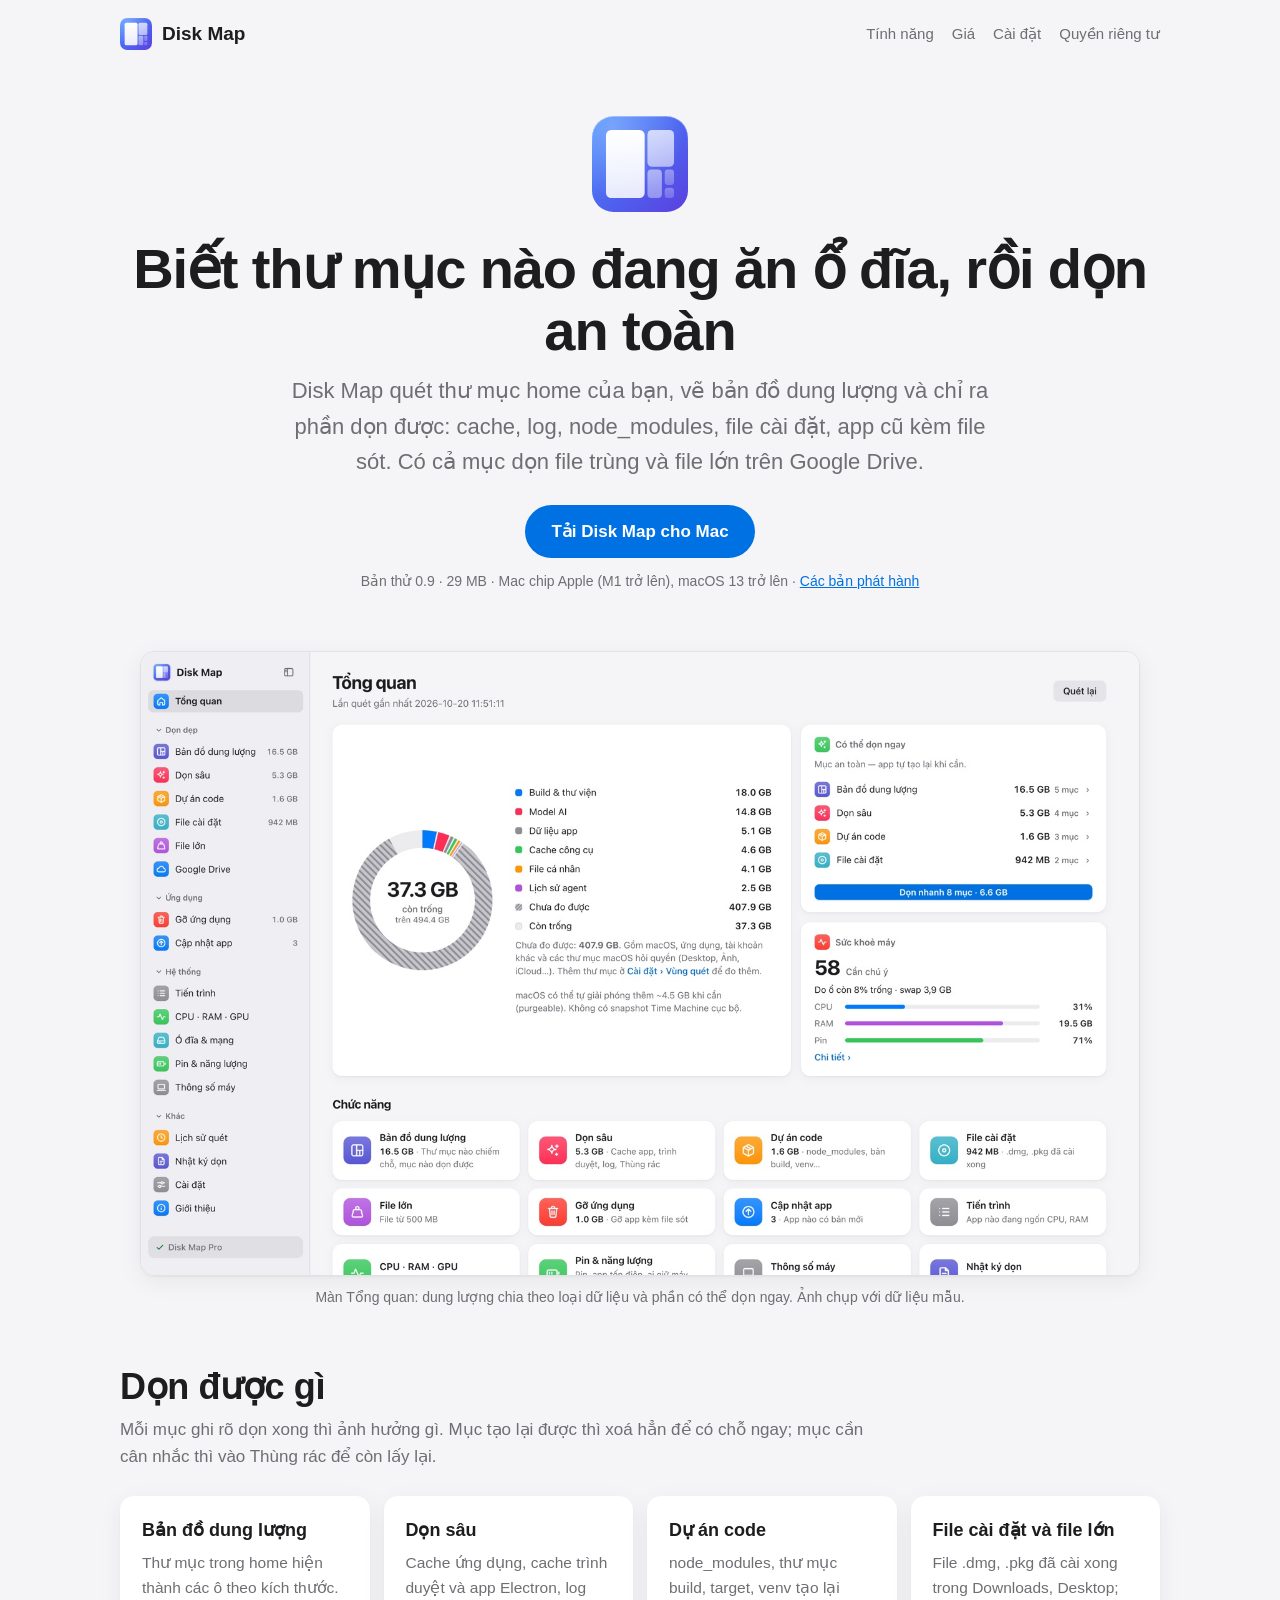
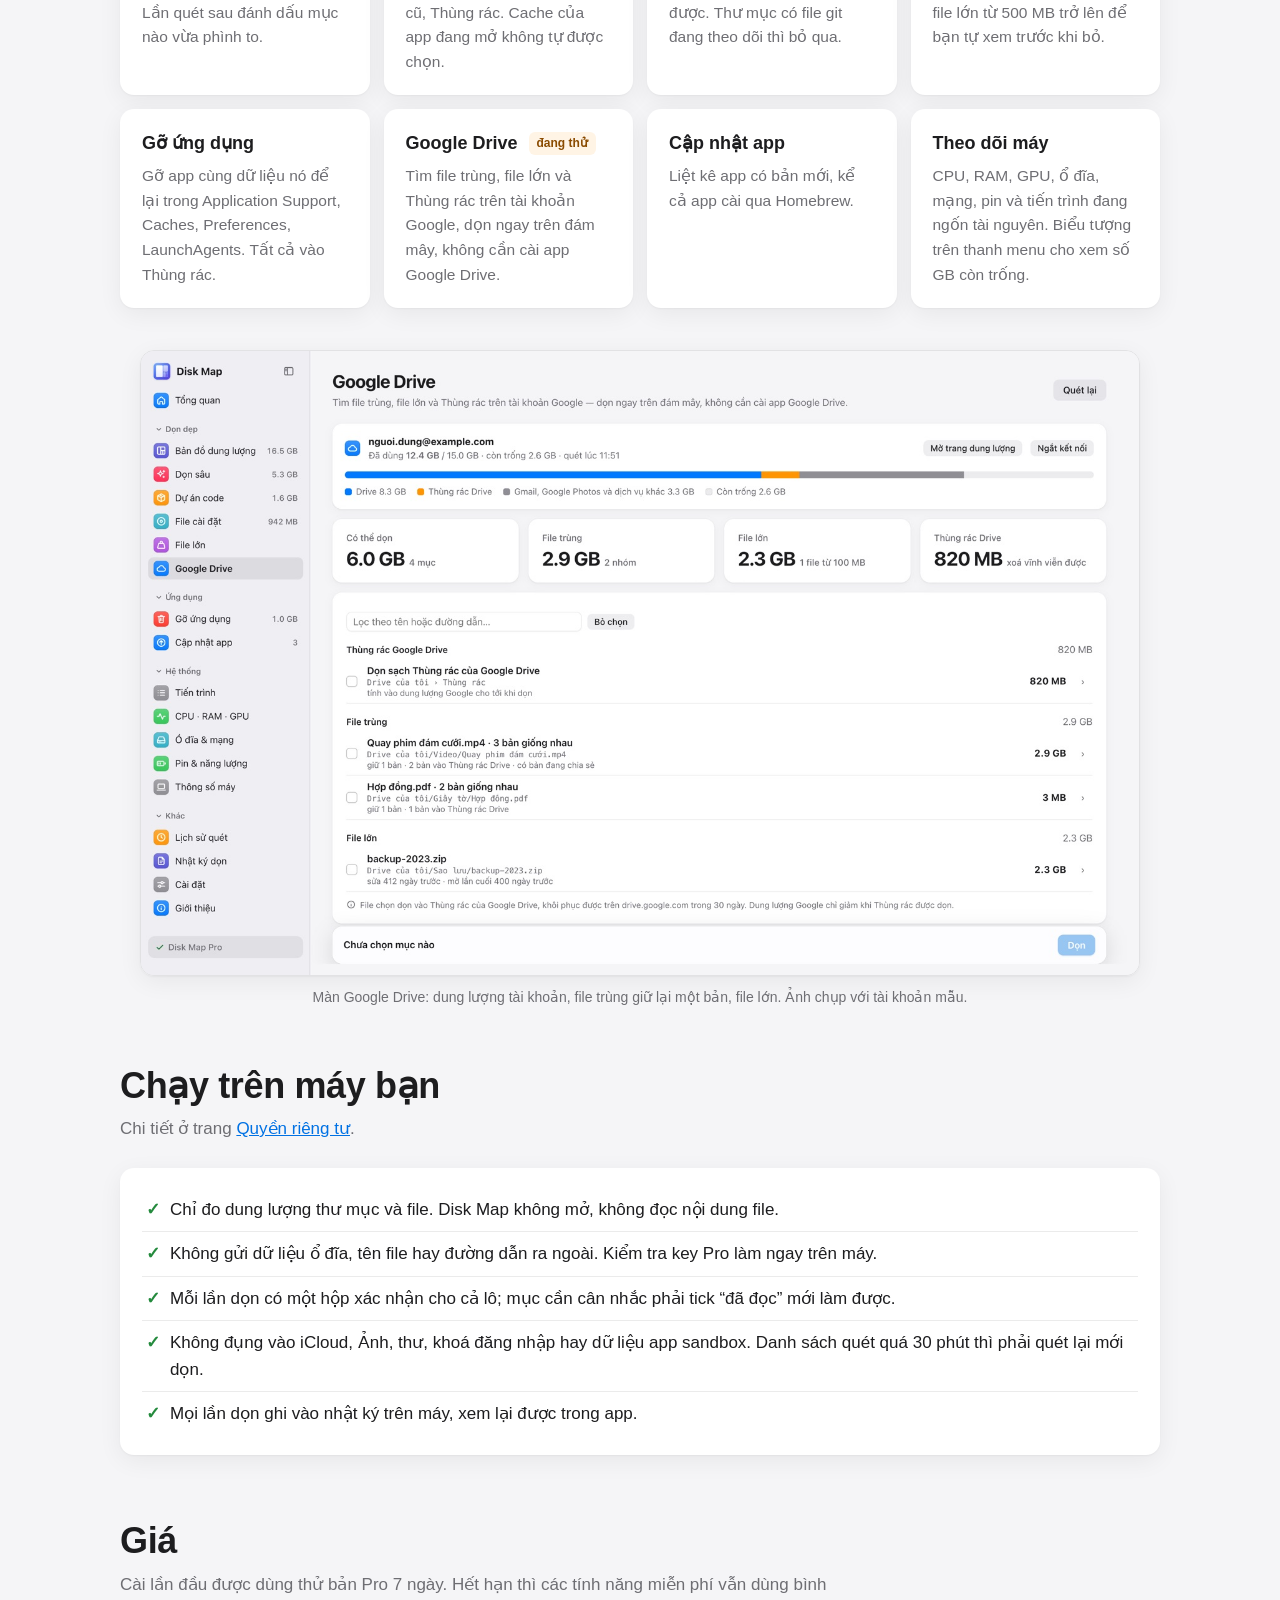
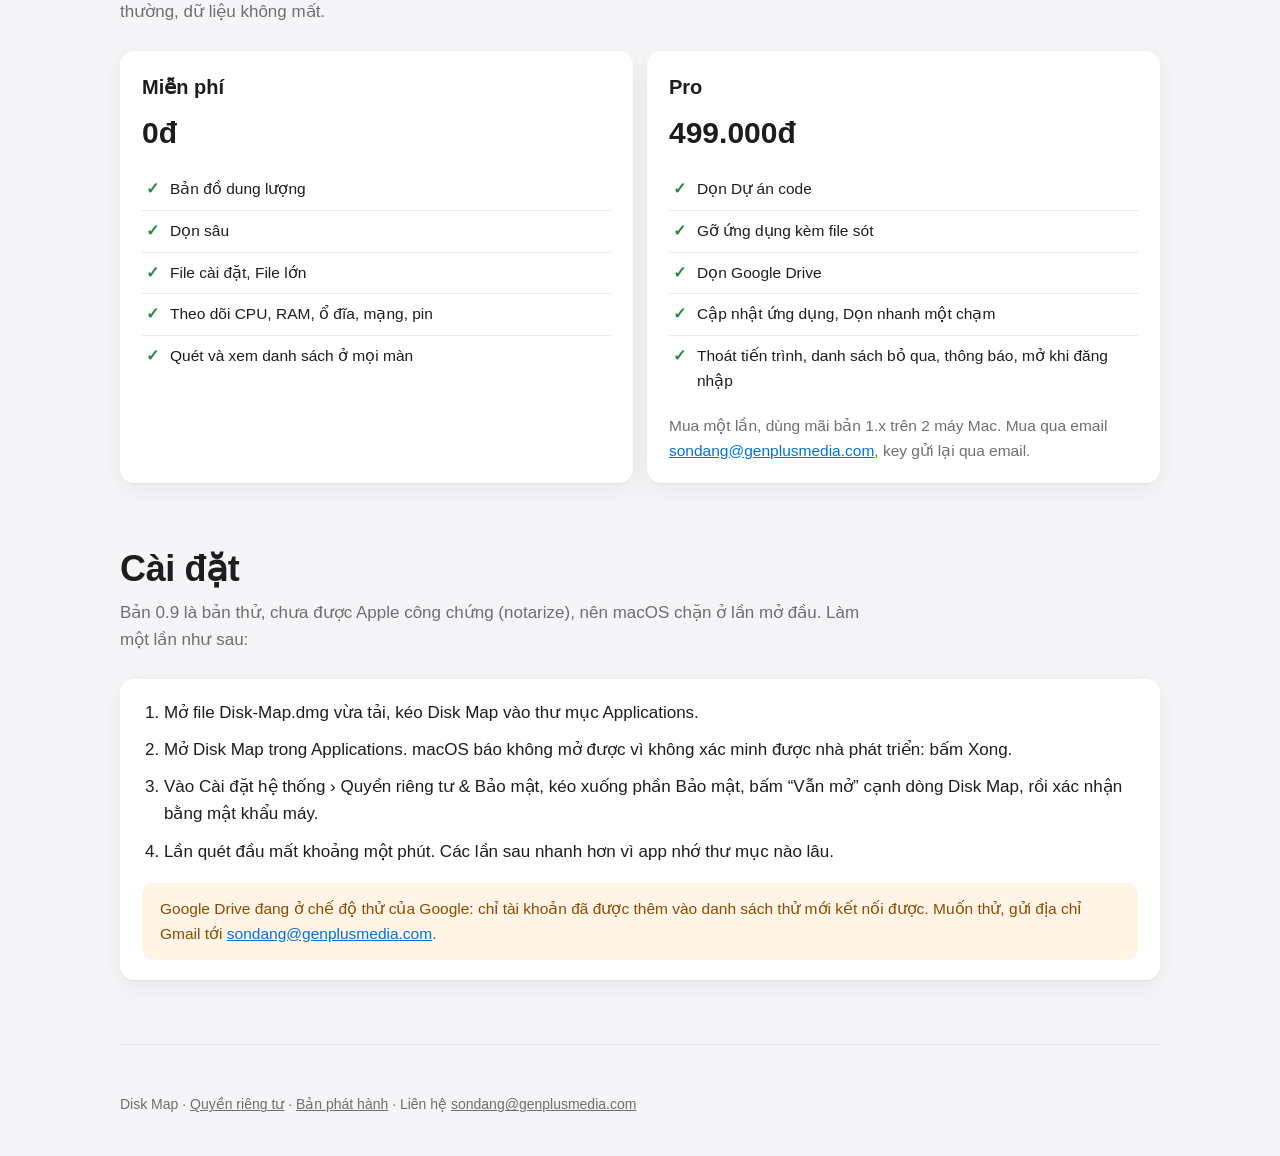
==== index.html @ 2dbc0476 "Trang giới thiệu Disk Map + chính sách quyền riêng tư" ====
<!doctype html>
<html lang="vi">
<head>
<meta charset="utf-8">
<meta name="viewport" content="width=device-width, initial-scale=1">
<title>Disk Map: dọn ổ đĩa cho Mac</title>
<meta name="description" content="Disk Map cho macOS: xem thư mục nào chiếm chỗ, dọn cache, log, node_modules, file cài đặt, gỡ app kèm file sót và dọn Google Drive. Chạy trên máy, không gửi dữ liệu đi đâu.">
<meta property="og:title" content="Disk Map: dọn ổ đĩa cho Mac">
<meta property="og:description" content="Xem thư mục nào chiếm chỗ và dọn an toàn: cache, log, node_modules, file cài đặt, app kèm file sót, Google Drive.">
<meta property="og:image" content="https://diskmap.sondang.online/assets/tong-quan.jpg">
<meta property="og:url" content="https://diskmap.sondang.online/">
<link rel="icon" href="assets/icon.svg" type="image/svg+xml">
<link rel="stylesheet" href="style.css">
</head>
<body>
<div class="wrap">
  <header class="top">
    <a class="brand" href="./"><img src="assets/icon.svg" alt="">Disk Map</a>
    <nav class="links"><a href="#tinh-nang">Tính năng</a><a href="#gia">Giá</a><a href="#cai-dat">Cài đặt</a><a href="privacy.html">Quyền riêng tư</a></nav>
  </header>

  <div class="hero">
    <img class="logo" src="assets/icon.svg" alt="Biểu tượng Disk Map">
    <h1>Biết thư mục nào đang ăn ổ đĩa, rồi dọn an toàn</h1>
    <p class="lead">Disk Map quét thư mục home của bạn, vẽ bản đồ dung lượng và chỉ ra phần dọn được: cache, log, node_modules, file cài đặt, app cũ kèm file sót. Có cả mục dọn file trùng và file lớn trên Google Drive.</p>
    <a class="cta" href="https://github.com/SonDang09/disk-map/releases/latest/download/Disk-Map.dmg">Tải Disk Map cho Mac</a>
    <div class="meta">Bản thử 0.9 · 29 MB · Mac chip Apple (M1 trở lên), macOS 13 trở lên · <a href="https://github.com/SonDang09/disk-map/releases">Các bản phát hành</a></div>
  </div>

  <figure class="shot">
    <img src="assets/tong-quan.jpg" width="1600" height="1000" alt="Màn Tổng quan của Disk Map: vòng dung lượng theo loại dữ liệu, mục có thể dọn ngay và sức khoẻ máy">
    <figcaption>Màn Tổng quan: dung lượng chia theo loại dữ liệu và phần có thể dọn ngay. Ảnh chụp với dữ liệu mẫu.</figcaption>
  </figure>

  <section id="tinh-nang">
    <h2>Dọn được gì</h2>
    <p class="sub">Mỗi mục ghi rõ dọn xong thì ảnh hưởng gì. Mục tạo lại được thì xoá hẳn để có chỗ ngay; mục cần cân nhắc thì vào Thùng rác để còn lấy lại.</p>
    <div class="grid">
      <div class="card"><h3>Bản đồ dung lượng</h3><p>Thư mục trong home hiện thành các ô theo kích thước. Lần quét sau đánh dấu mục nào vừa phình to.</p></div>
      <div class="card"><h3>Dọn sâu</h3><p>Cache ứng dụng, cache trình duyệt và app Electron, log cũ, Thùng rác. Cache của app đang mở không tự được chọn.</p></div>
      <div class="card"><h3>Dự án code</h3><p>node_modules, thư mục build, target, venv tạo lại được. Thư mục có file git đang theo dõi thì bỏ qua.</p></div>
      <div class="card"><h3>File cài đặt và file lớn</h3><p>File .dmg, .pkg đã cài xong trong Downloads, Desktop; file lớn từ 500 MB trở lên để bạn tự xem trước khi bỏ.</p></div>
      <div class="card"><h3>Gỡ ứng dụng</h3><p>Gỡ app cùng dữ liệu nó để lại trong Application Support, Caches, Preferences, LaunchAgents. Tất cả vào Thùng rác.</p></div>
      <div class="card"><h3>Google Drive <span class="tag">đang thử</span></h3><p>Tìm file trùng, file lớn và Thùng rác trên tài khoản Google, dọn ngay trên đám mây, không cần cài app Google Drive.</p></div>
      <div class="card"><h3>Cập nhật app</h3><p>Liệt kê app có bản mới, kể cả app cài qua Homebrew.</p></div>
      <div class="card"><h3>Theo dõi máy</h3><p>CPU, RAM, GPU, ổ đĩa, mạng, pin và tiến trình đang ngốn tài nguyên. Biểu tượng trên thanh menu cho xem số GB còn trống.</p></div>
    </div>
  </section>

  <figure class="shot">
    <img src="assets/google-drive.jpg" width="1600" height="1000" loading="lazy" alt="Màn Google Drive của Disk Map: thanh dung lượng tài khoản Google, file trùng, file lớn và Thùng rác Drive">
    <figcaption>Màn Google Drive: dung lượng tài khoản, file trùng giữ lại một bản, file lớn. Ảnh chụp với tài khoản mẫu.</figcaption>
  </figure>

  <section id="an-toan">
    <h2>Chạy trên máy bạn</h2>
    <p class="sub">Chi tiết ở trang <a href="privacy.html">Quyền riêng tư</a>.</p>
    <div class="card">
      <ul class="clean">
        <li>Chỉ đo dung lượng thư mục và file. Disk Map không mở, không đọc nội dung file.</li>
        <li>Không gửi dữ liệu ổ đĩa, tên file hay đường dẫn ra ngoài. Kiểm tra key Pro làm ngay trên máy.</li>
        <li>Mỗi lần dọn có một hộp xác nhận cho cả lô; mục cần cân nhắc phải tick “đã đọc” mới làm được.</li>
        <li>Không đụng vào iCloud, Ảnh, thư, khoá đăng nhập hay dữ liệu app sandbox. Danh sách quét quá 30 phút thì phải quét lại mới dọn.</li>
        <li>Mọi lần dọn ghi vào nhật ký trên máy, xem lại được trong app.</li>
      </ul>
    </div>
  </section>

  <section id="gia">
    <h2>Giá</h2>
    <p class="sub">Cài lần đầu được dùng thử bản Pro 7 ngày. Hết hạn thì các tính năng miễn phí vẫn dùng bình thường, dữ liệu không mất.</p>
    <div class="price">
      <div class="card">
        <h3>Miễn phí</h3>
        <div class="amount">0đ</div>
        <ul class="clean">
          <li>Bản đồ dung lượng</li>
          <li>Dọn sâu</li>
          <li>File cài đặt, File lớn</li>
          <li>Theo dõi CPU, RAM, ổ đĩa, mạng, pin</li>
          <li>Quét và xem danh sách ở mọi màn</li>
        </ul>
      </div>
      <div class="card">
        <h3>Pro</h3>
        <div class="amount">499.000đ</div>
        <ul class="clean">
          <li>Dọn Dự án code</li>
          <li>Gỡ ứng dụng kèm file sót</li>
          <li>Dọn Google Drive</li>
          <li>Cập nhật ứng dụng, Dọn nhanh một chạm</li>
          <li>Thoát tiến trình, danh sách bỏ qua, thông báo, mở khi đăng nhập</li>
        </ul>
        <p style="margin-top:12px">Mua một lần, dùng mãi bản 1.x trên 2 máy Mac. Mua qua email <a href="mailto:sondang@genplusmedia.com?subject=Mua%20Disk%20Map%20Pro">sondang@genplusmedia.com</a>, key gửi lại qua email.</p>
      </div>
    </div>
  </section>

  <section id="cai-dat">
    <h2>Cài đặt</h2>
    <p class="sub">Bản 0.9 là bản thử, chưa được Apple công chứng (notarize), nên macOS chặn ở lần mở đầu. Làm một lần như sau:</p>
    <div class="card">
      <ol class="steps">
        <li>Mở file Disk-Map.dmg vừa tải, kéo Disk Map vào thư mục Applications.</li>
        <li>Mở Disk Map trong Applications. macOS báo không mở được vì không xác minh được nhà phát triển: bấm Xong.</li>
        <li>Vào Cài đặt hệ thống › Quyền riêng tư &amp; Bảo mật, kéo xuống phần Bảo mật, bấm “Vẫn mở” cạnh dòng Disk Map, rồi xác nhận bằng mật khẩu máy.</li>
        <li>Lần quét đầu mất khoảng một phút. Các lần sau nhanh hơn vì app nhớ thư mục nào lâu.</li>
      </ol>
      <div class="note">Google Drive đang ở chế độ thử của Google: chỉ tài khoản đã được thêm vào danh sách thử mới kết nối được. Muốn thử, gửi địa chỉ Gmail tới <a href="mailto:sondang@genplusmedia.com?subject=Th%E1%BB%AD%20Google%20Drive%20trong%20Disk%20Map">sondang@genplusmedia.com</a>.</div>
    </div>
  </section>

  <footer>
    Disk Map · <a href="privacy.html">Quyền riêng tư</a> · <a href="https://github.com/SonDang09/disk-map/releases">Bản phát hành</a> · Liên hệ <a href="mailto:sondang@genplusmedia.com">sondang@genplusmedia.com</a>
  </footer>
</div>
</body>
</html>
---- style.css ----
:root {
  --bg: #f5f5f7;
  --card: #ffffff;
  --fg: #1d1d1f;
  --mut: #6e6e73;
  --line: rgba(0, 0, 0, .08);
  --accent: #0071e3;
  --accent-fg: #ffffff;
  --ok: #248a3d;
  --warn-bg: #fff4e5;
  --warn-fg: #8a4b00;
  --shadow: 0 1px 2px rgba(0, 0, 0, .04), 0 6px 24px rgba(0, 0, 0, .06);
}
@media (prefers-color-scheme: dark) {
  :root:not([data-theme="light"]) {
    --bg: #000000;
    --card: #1c1c1e;
    --fg: #f5f5f7;
    --mut: #a1a1a6;
    --line: rgba(255, 255, 255, .12);
    --accent: #2997ff;
    --accent-fg: #000000;
    --ok: #30d158;
    --warn-bg: #3a2a12;
    --warn-fg: #ffcc80;
    --shadow: 0 1px 2px rgba(0, 0, 0, .4), 0 6px 24px rgba(0, 0, 0, .5);
  }
}
* { box-sizing: border-box; }
html { -webkit-text-size-adjust: 100%; }
body {
  margin: 0; background: var(--bg); color: var(--fg);
  font: 17px/1.6 -apple-system, BlinkMacSystemFont, "SF Pro Text", "Segoe UI", Roboto, "Helvetica Neue", Arial, sans-serif;
}
a { color: var(--accent); }
.wrap { max-width: 1080px; margin: 0 auto; padding: 0 20px; }
header.top { display: flex; align-items: center; justify-content: space-between; padding: 18px 0; }
.brand { display: flex; align-items: center; gap: 10px; white-space: nowrap; font-weight: 600; font-size: 19px; color: var(--fg); text-decoration: none; }
.brand img { width: 32px; height: 32px; }
nav.links a { color: var(--mut); text-decoration: none; margin-left: 18px; font-size: 15px; }
nav.links a:hover { color: var(--fg); }

.hero { text-align: center; padding: 48px 0 24px; }
.hero img.logo { width: 96px; height: 96px; }
.hero h1 { font-size: clamp(34px, 6vw, 56px); line-height: 1.1; margin: 18px 0 12px; letter-spacing: -.02em; }
.hero p.lead { font-size: clamp(18px, 2.4vw, 22px); color: var(--mut); max-width: 720px; margin: 0 auto 26px; }
.cta { display: inline-flex; align-items: center; gap: 8px; background: var(--accent); color: var(--accent-fg); text-decoration: none;
  font-weight: 600; padding: 13px 26px; border-radius: 980px; font-size: 17px; }
.cta:hover { filter: brightness(1.08); }
.meta { color: var(--mut); font-size: 14px; margin-top: 12px; }
.meta code { font-size: 12px; word-break: break-all; }

.shot { margin: 34px auto 0; max-width: 1000px; }
.shot img { width: 100%; height: auto; display: block; border-radius: 14px; box-shadow: var(--shadow); border: 1px solid var(--line); }
.shot figcaption { color: var(--mut); font-size: 14px; text-align: center; margin-top: 10px; }

section { padding: 56px 0 8px; }
section h2 { font-size: clamp(26px, 4vw, 36px); line-height: 1.2; margin: 0 0 8px; letter-spacing: -.01em; }
section p.sub { color: var(--mut); margin: 0 0 26px; max-width: 760px; }

.grid { display: grid; grid-template-columns: repeat(auto-fit, minmax(240px, 1fr)); gap: 14px; }
.card { background: var(--card); border-radius: 14px; padding: 20px 22px; box-shadow: var(--shadow); }
.card h3 { margin: 0 0 6px; font-size: 18px; }
.card p { margin: 0; color: var(--mut); font-size: 15.5px; }
.tag { display: inline-block; font-size: 12px; font-weight: 600; padding: 2px 8px; border-radius: 6px; margin-left: 6px; vertical-align: 2px;
  background: var(--warn-bg); color: var(--warn-fg); }

ul.clean { list-style: none; padding: 0; margin: 0; }
ul.clean li { padding: 8px 0 8px 28px; position: relative; border-bottom: 1px solid var(--line); }
ul.clean li:last-child { border-bottom: 0; }
ul.clean li::before { content: "✓"; position: absolute; left: 4px; color: var(--ok); font-weight: 700; }

.price { display: grid; grid-template-columns: repeat(auto-fit, minmax(280px, 1fr)); gap: 14px; }
.price .card h3 { font-size: 20px; }
.price .amount { font-size: 30px; font-weight: 700; margin: 4px 0 12px; }
.price .card ul.clean li { font-size: 15.5px; }

ol.steps { padding-left: 22px; margin: 0; }
ol.steps li { margin: 0 0 10px; }
.note { background: var(--warn-bg); color: var(--warn-fg); border-radius: 12px; padding: 14px 18px; font-size: 15.5px; margin-top: 18px; }

footer { color: var(--mut); font-size: 14px; padding: 48px 0 40px; border-top: 1px solid var(--line); margin-top: 56px; }
footer a { color: var(--mut); }

.doc { max-width: 760px; }
.doc h1 { font-size: clamp(28px, 5vw, 40px); line-height: 1.2; margin: 24px 0 6px; }
.doc h2 { font-size: 22px; margin: 34px 0 8px; }
.doc p, .doc li { color: var(--fg); }
.doc .updated { color: var(--mut); font-size: 15px; }

@media (max-width: 600px) {
  nav.links { display: none; }   /* khổ điện thoại: menu bẻ dòng xấu; chân trang vẫn có link Quyền riêng tư */
  .hero { padding-top: 28px; }
  section { padding-top: 40px; }
}
.doc code { overflow-wrap: anywhere; }   /* đường dẫn/quyền dài (…/auth/drive) không đẩy trang tràn ngang trên điện thoại */
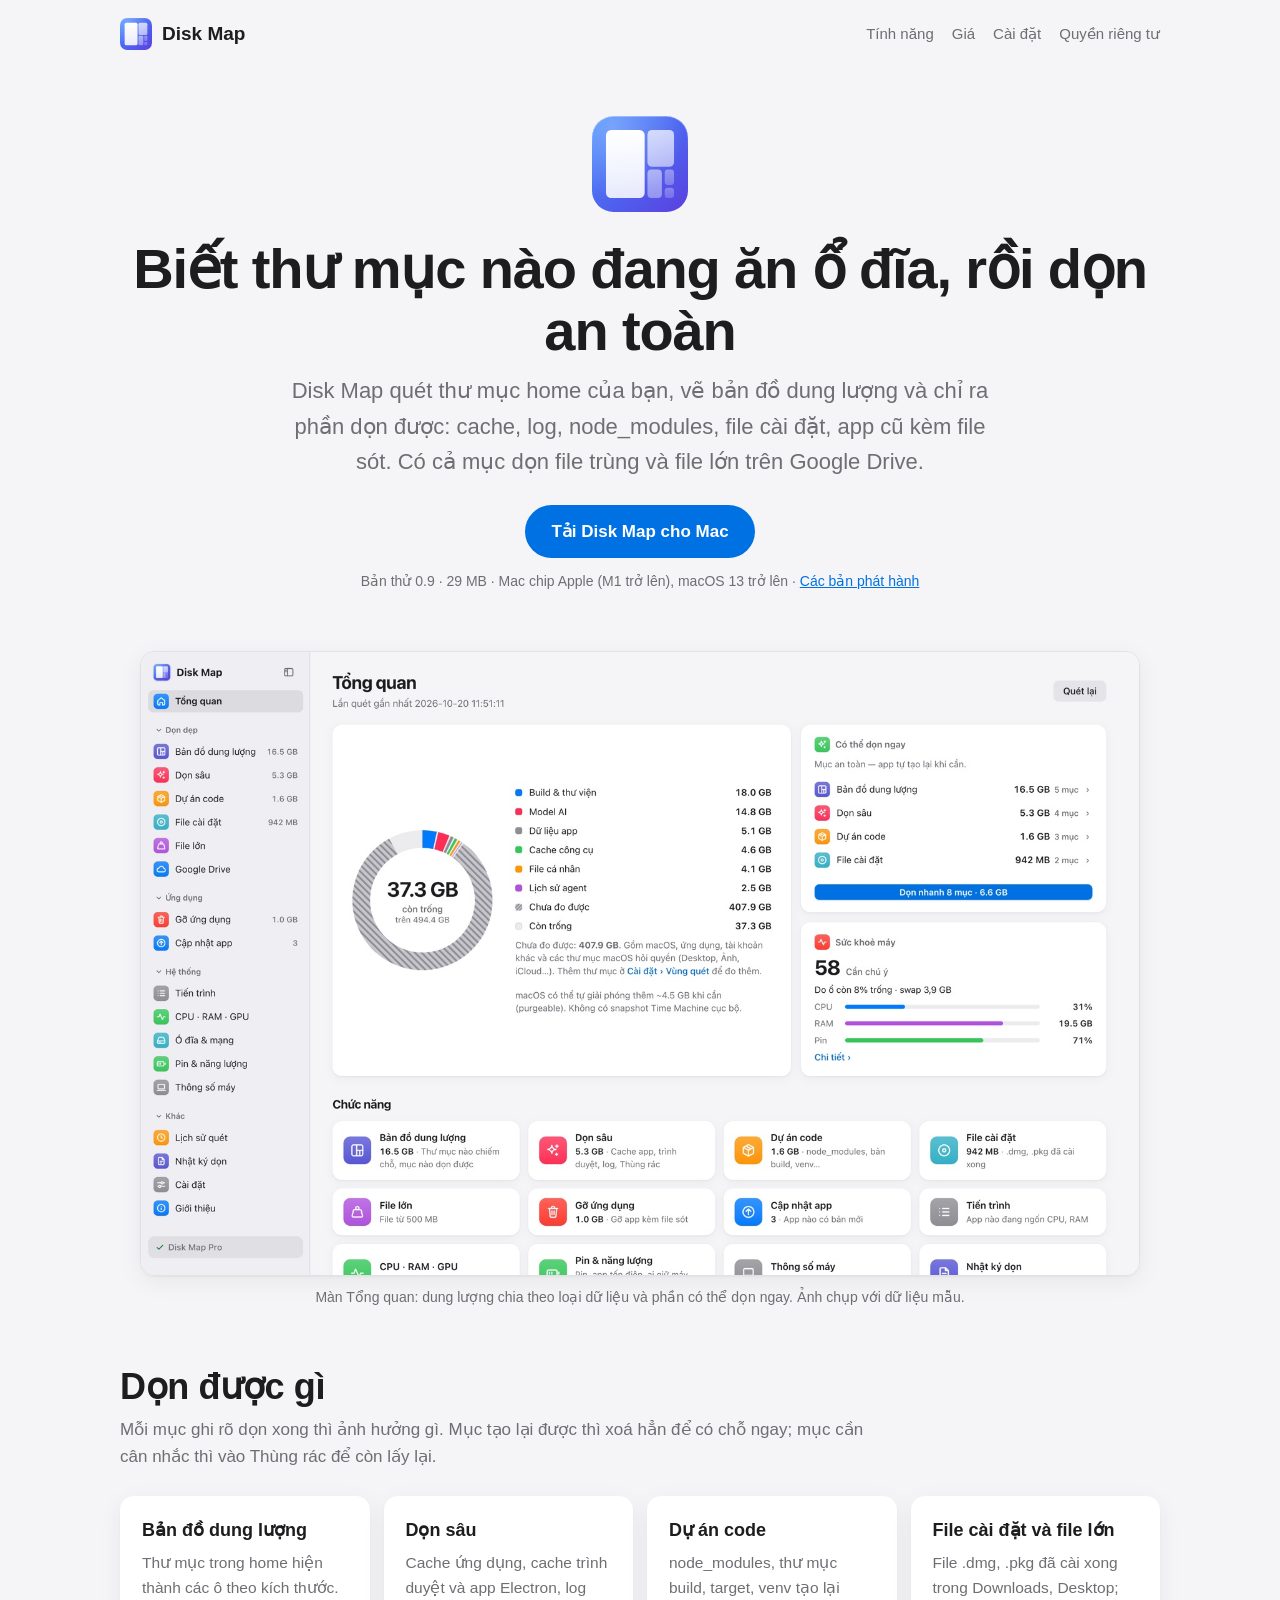
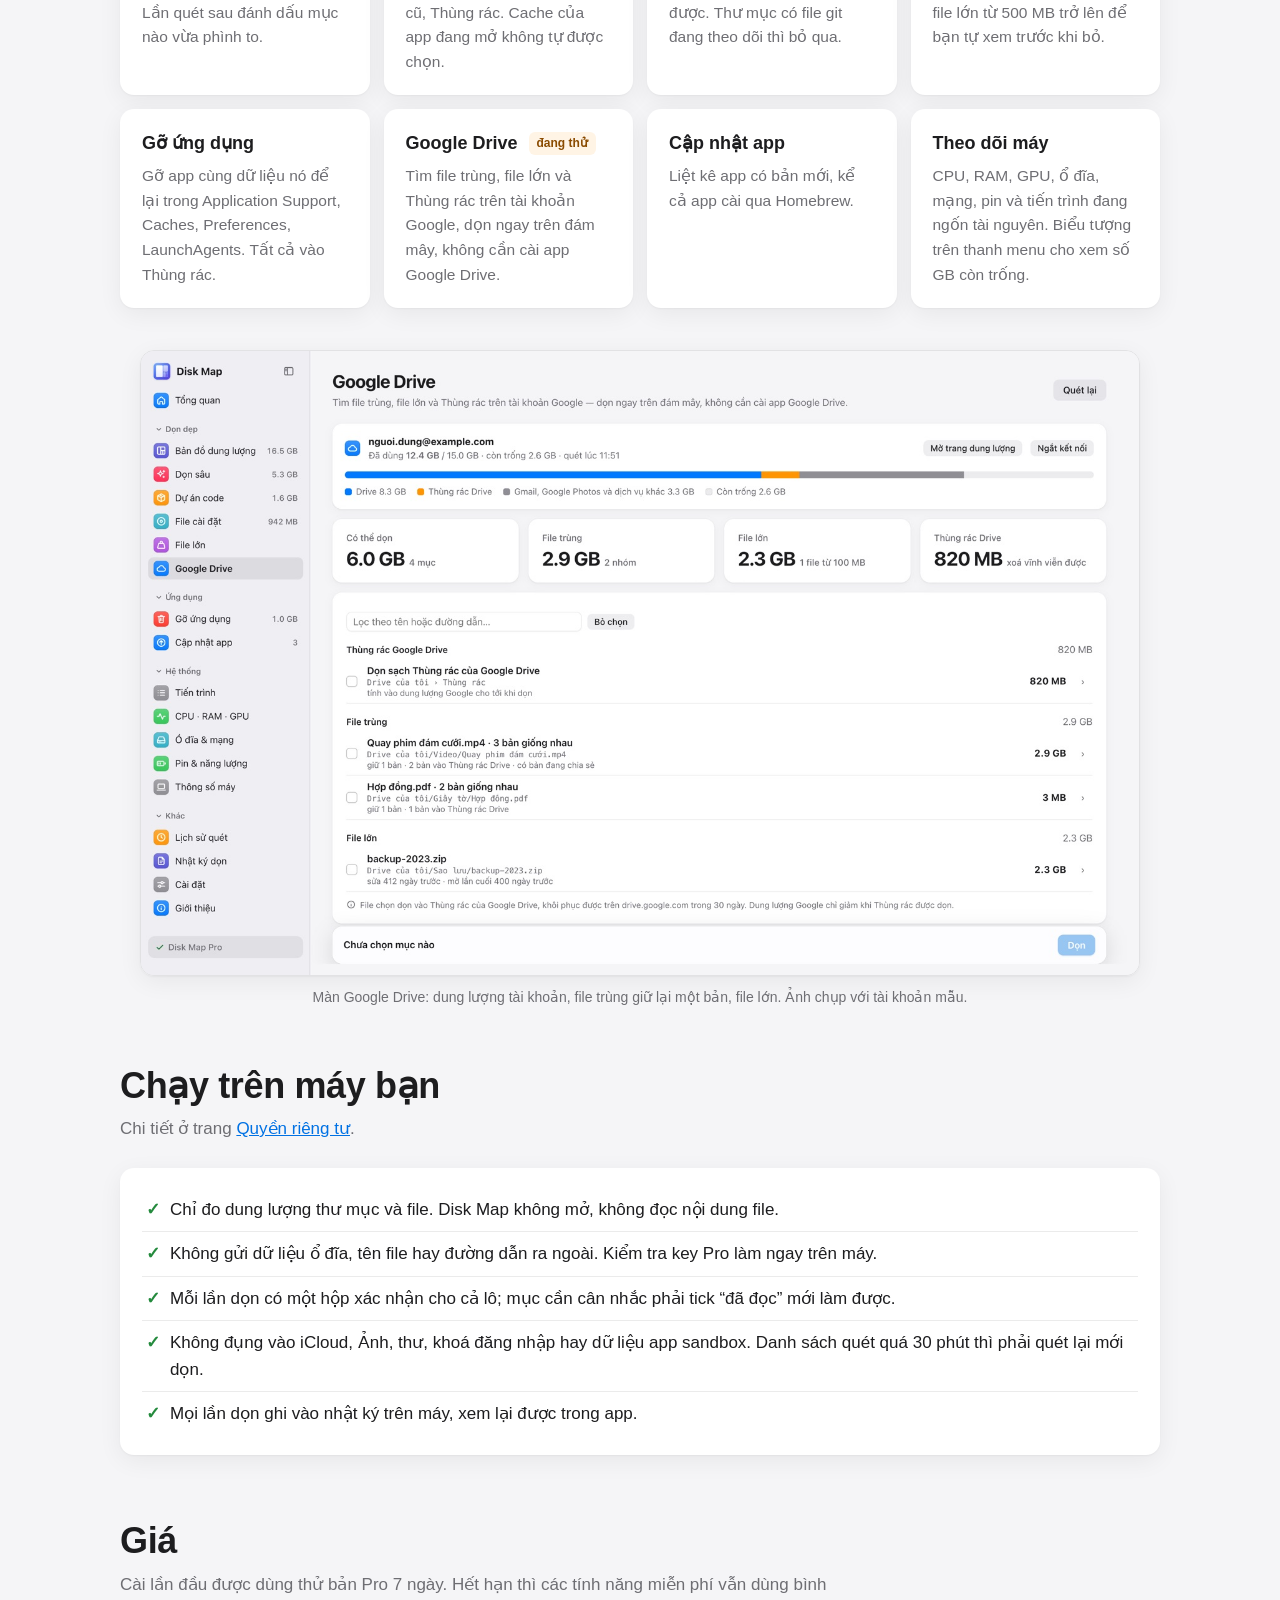
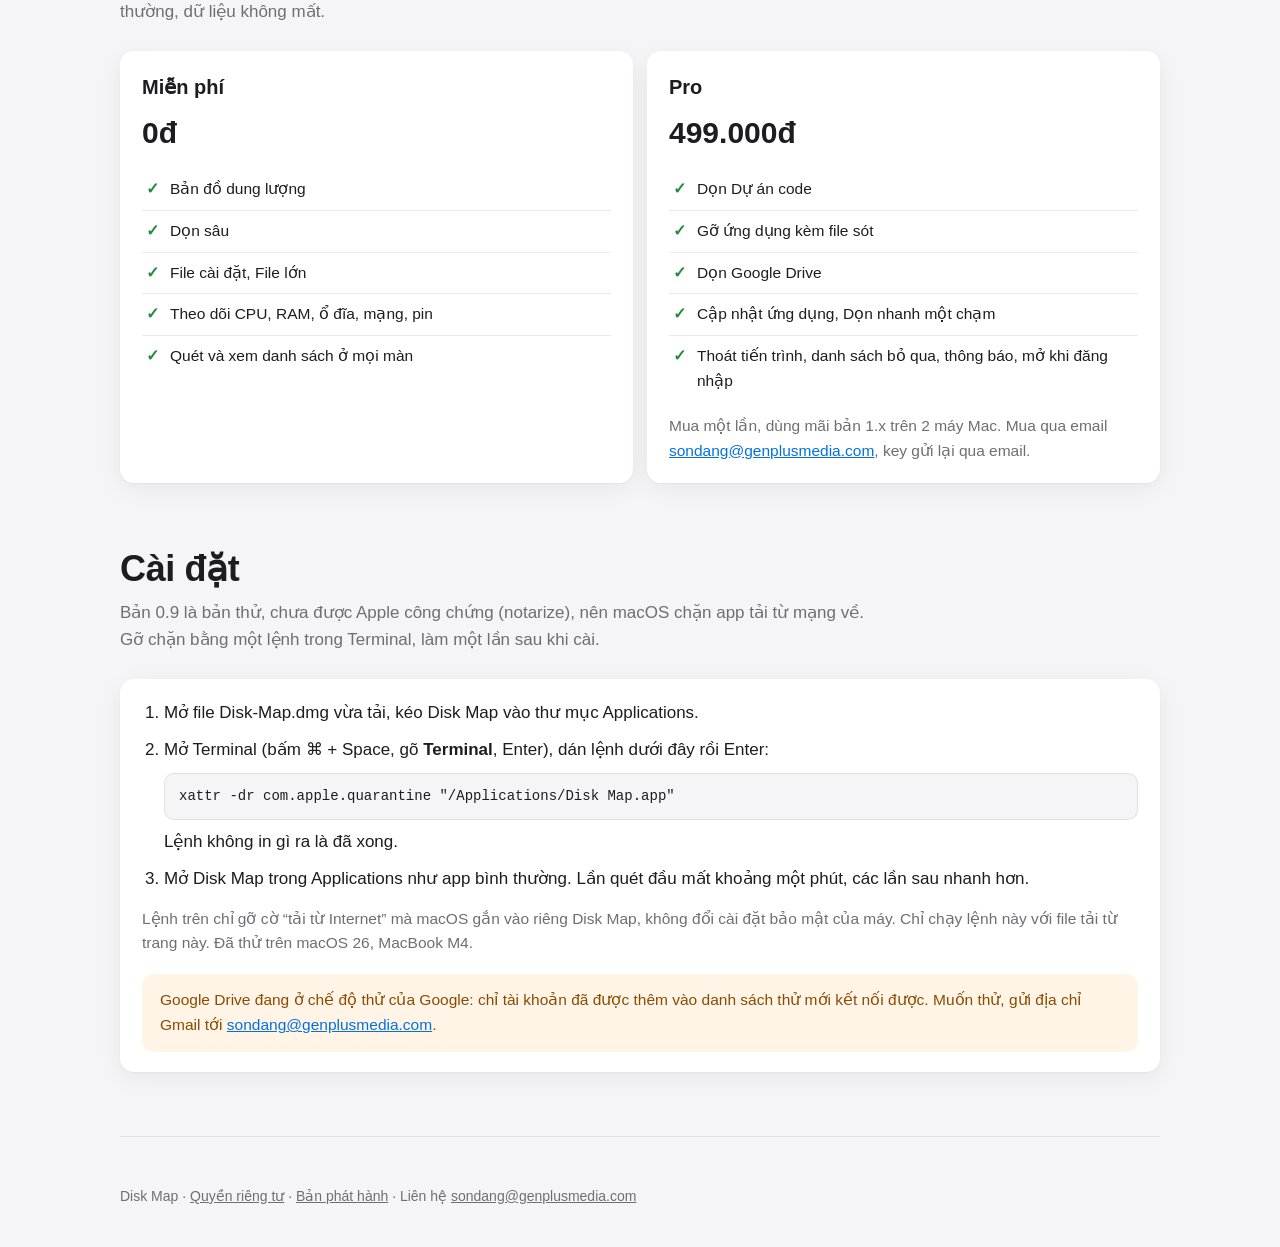
==== commit 4f4c5bc9: "Hướng dẫn cài: gỡ cờ cách ly bằng xattr (đã thử macOS 26, M4)" ====
--- a/index.html
+++ b/index.html
@@ -98,14 +98,16 @@
 
   <section id="cai-dat">
     <h2>Cài đặt</h2>
-    <p class="sub">Bản 0.9 là bản thử, chưa được Apple công chứng (notarize), nên macOS chặn ở lần mở đầu. Làm một lần như sau:</p>
+    <p class="sub">Bản 0.9 là bản thử, chưa được Apple công chứng (notarize), nên macOS chặn app tải từ mạng về. Gỡ chặn bằng một lệnh trong Terminal, làm một lần sau khi cài.</p>
     <div class="card">
       <ol class="steps">
         <li>Mở file Disk-Map.dmg vừa tải, kéo Disk Map vào thư mục Applications.</li>
-        <li>Mở Disk Map trong Applications. macOS báo không mở được vì không xác minh được nhà phát triển: bấm Xong.</li>
-        <li>Vào Cài đặt hệ thống › Quyền riêng tư &amp; Bảo mật, kéo xuống phần Bảo mật, bấm “Vẫn mở” cạnh dòng Disk Map, rồi xác nhận bằng mật khẩu máy.</li>
-        <li>Lần quét đầu mất khoảng một phút. Các lần sau nhanh hơn vì app nhớ thư mục nào lâu.</li>
+        <li>Mở Terminal (bấm ⌘ + Space, gõ <b>Terminal</b>, Enter), dán lệnh dưới đây rồi Enter:
+          <pre class="cmd"><code>xattr -dr com.apple.quarantine "/Applications/Disk Map.app"</code></pre>
+          Lệnh không in gì ra là đã xong.</li>
+        <li>Mở Disk Map trong Applications như app bình thường. Lần quét đầu mất khoảng một phút, các lần sau nhanh hơn.</li>
       </ol>
+      <p style="margin:14px 0 0;color:var(--mut);font-size:15.5px">Lệnh trên chỉ gỡ cờ “tải từ Internet” mà macOS gắn vào riêng Disk Map, không đổi cài đặt bảo mật của máy. Chỉ chạy lệnh này với file tải từ trang này. Đã thử trên macOS 26, MacBook M4.</p>
       <div class="note">Google Drive đang ở chế độ thử của Google: chỉ tài khoản đã được thêm vào danh sách thử mới kết nối được. Muốn thử, gửi địa chỉ Gmail tới <a href="mailto:sondang@genplusmedia.com?subject=Th%E1%BB%AD%20Google%20Drive%20trong%20Disk%20Map">sondang@genplusmedia.com</a>.</div>
     </div>
   </section>
--- a/style.css
+++ b/style.css
@@ -94,3 +94,5 @@
   section { padding-top: 40px; }
 }
 .doc code { overflow-wrap: anywhere; }   /* đường dẫn/quyền dài (…/auth/drive) không đẩy trang tràn ngang trên điện thoại */
+pre.cmd { background: var(--bg); border: 1px solid var(--line); border-radius: 10px; padding: 12px 14px; margin: 10px 0 8px;
+  white-space: pre-wrap; overflow-wrap: anywhere; font: 14px/1.5 ui-monospace, SFMono-Regular, Menlo, monospace; color: var(--fg); }
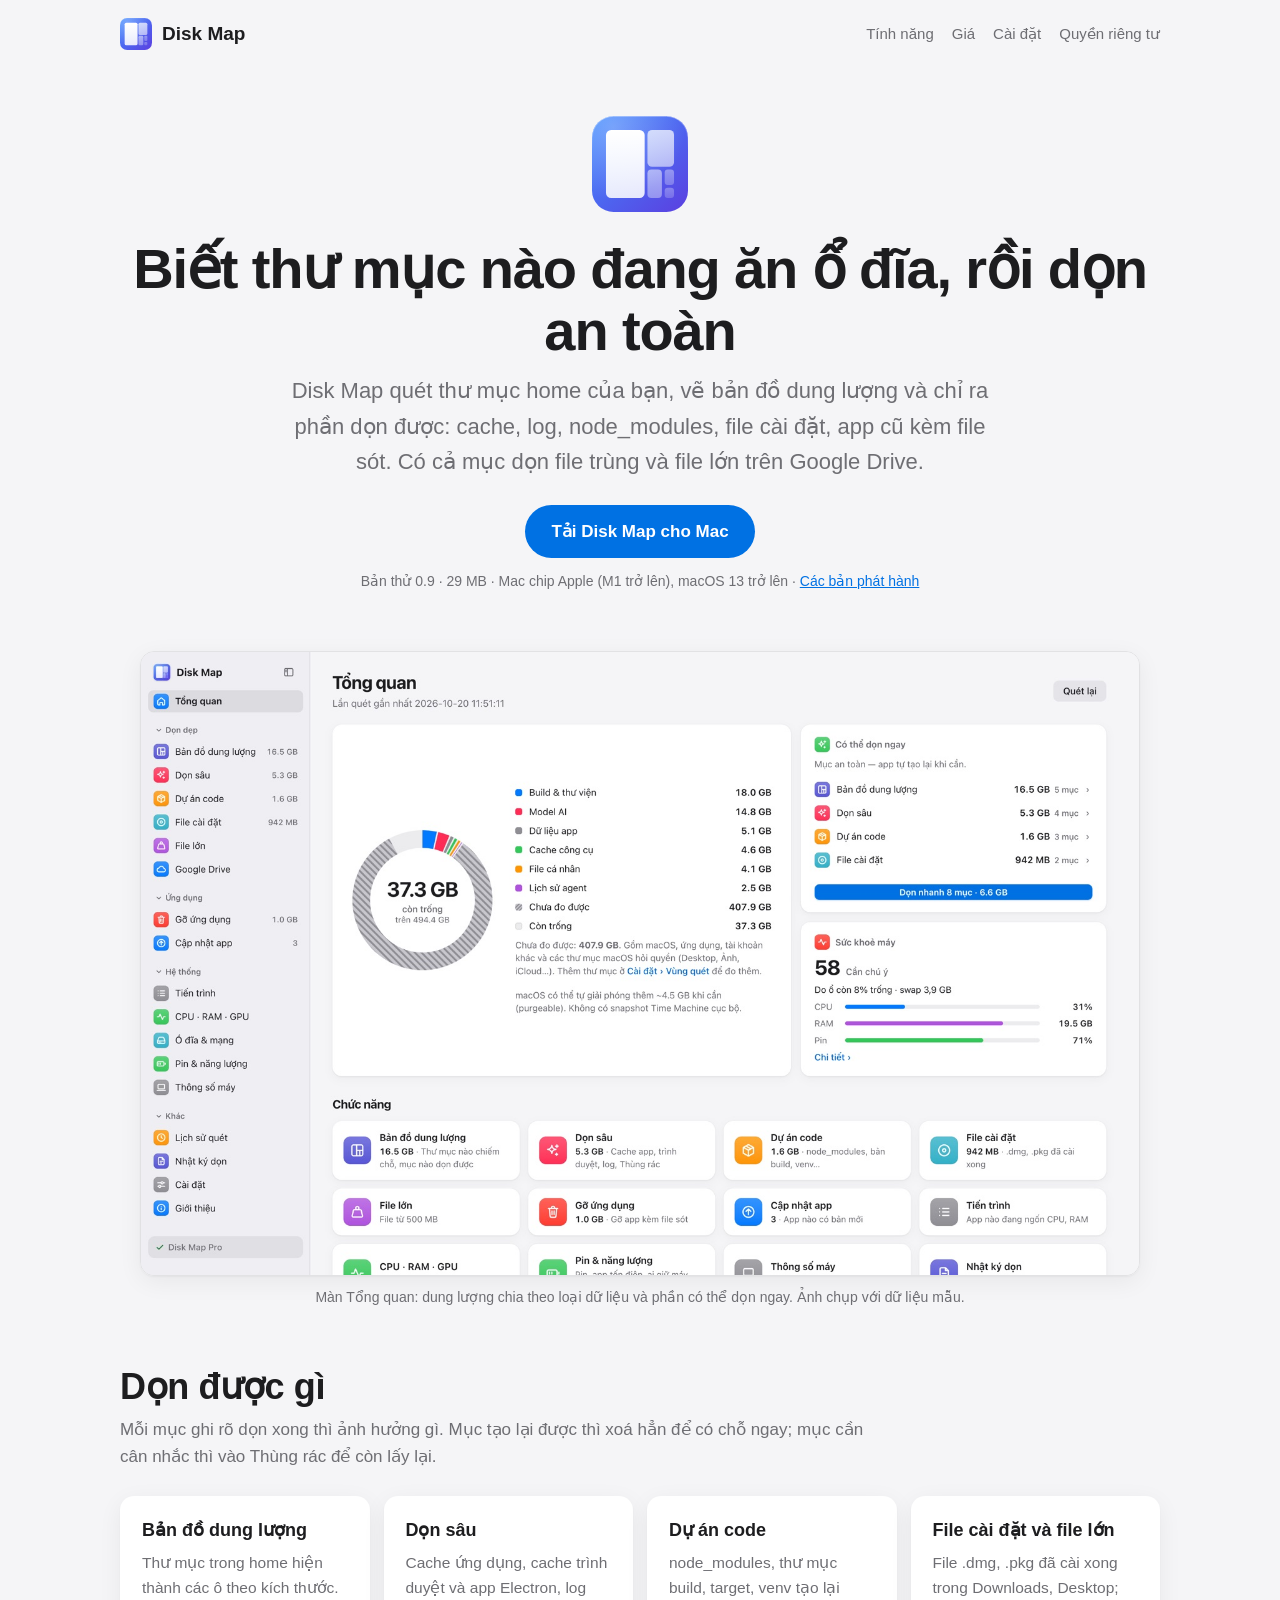
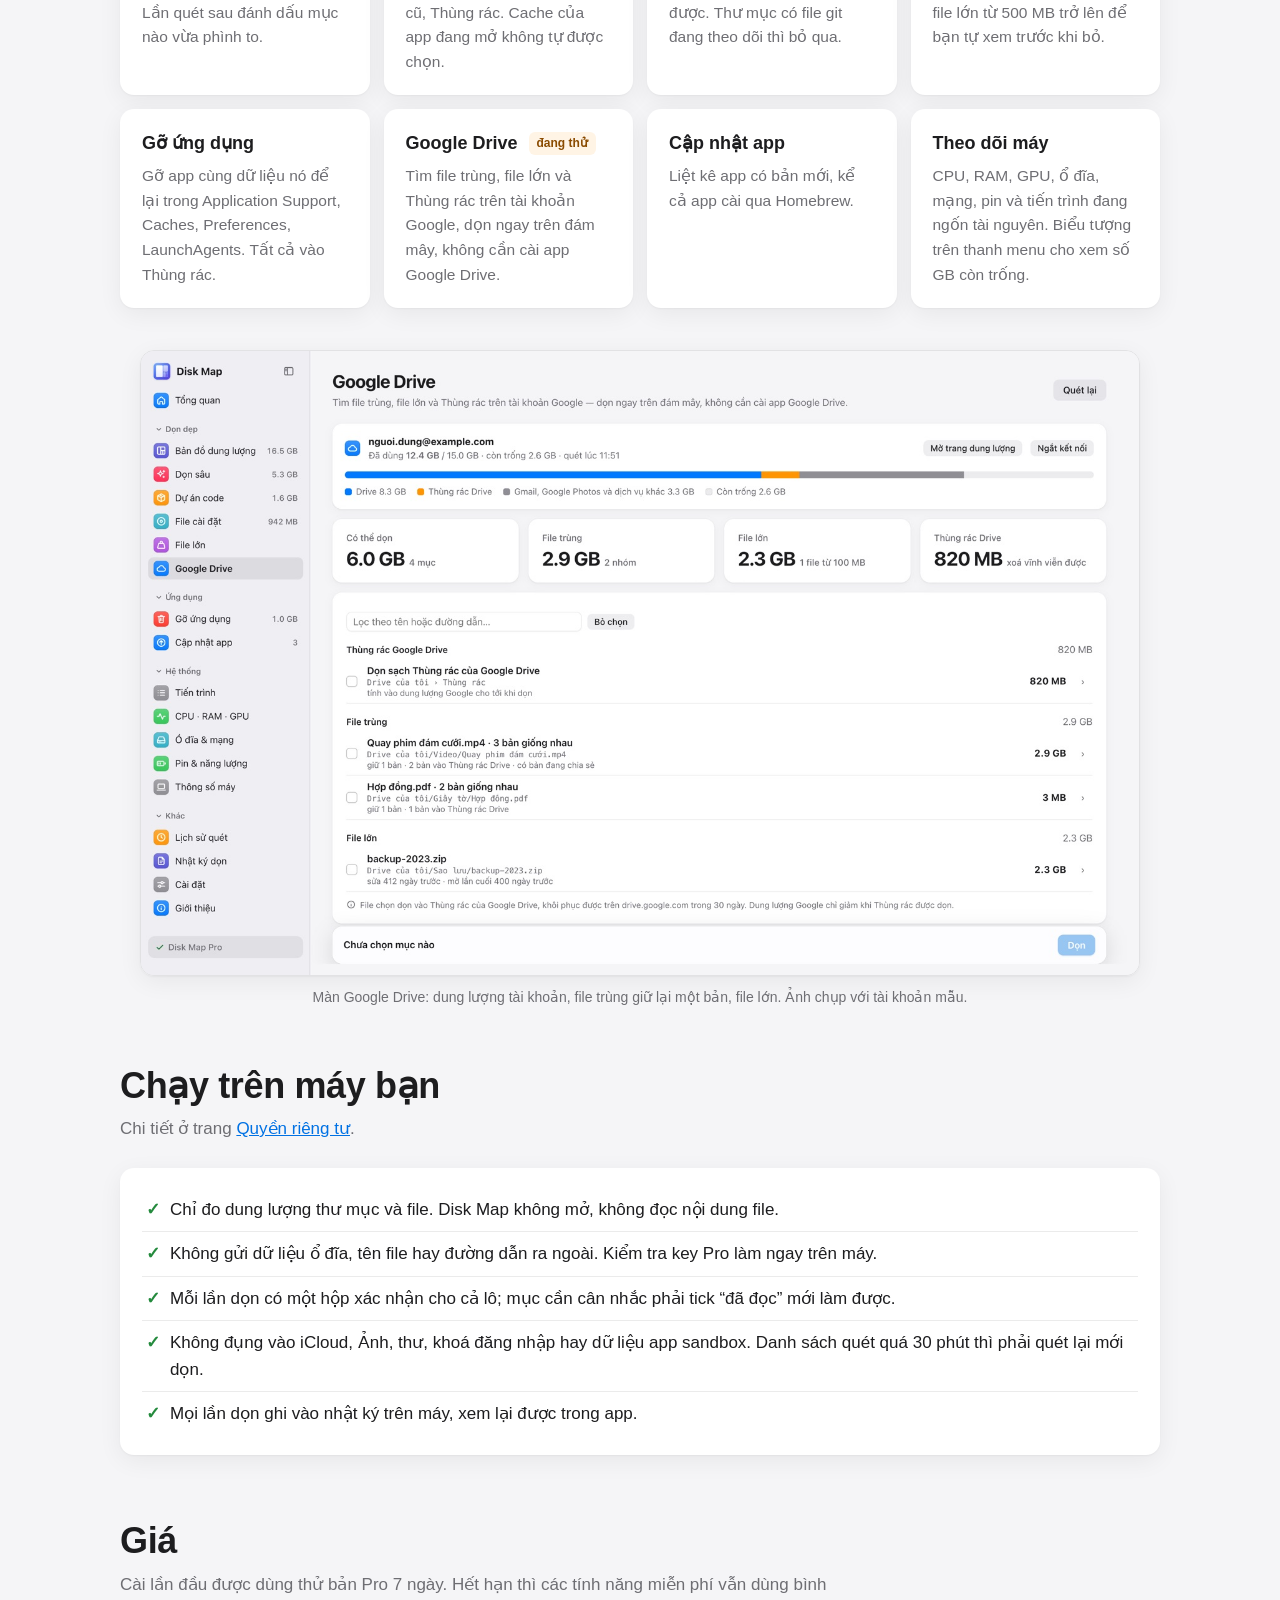
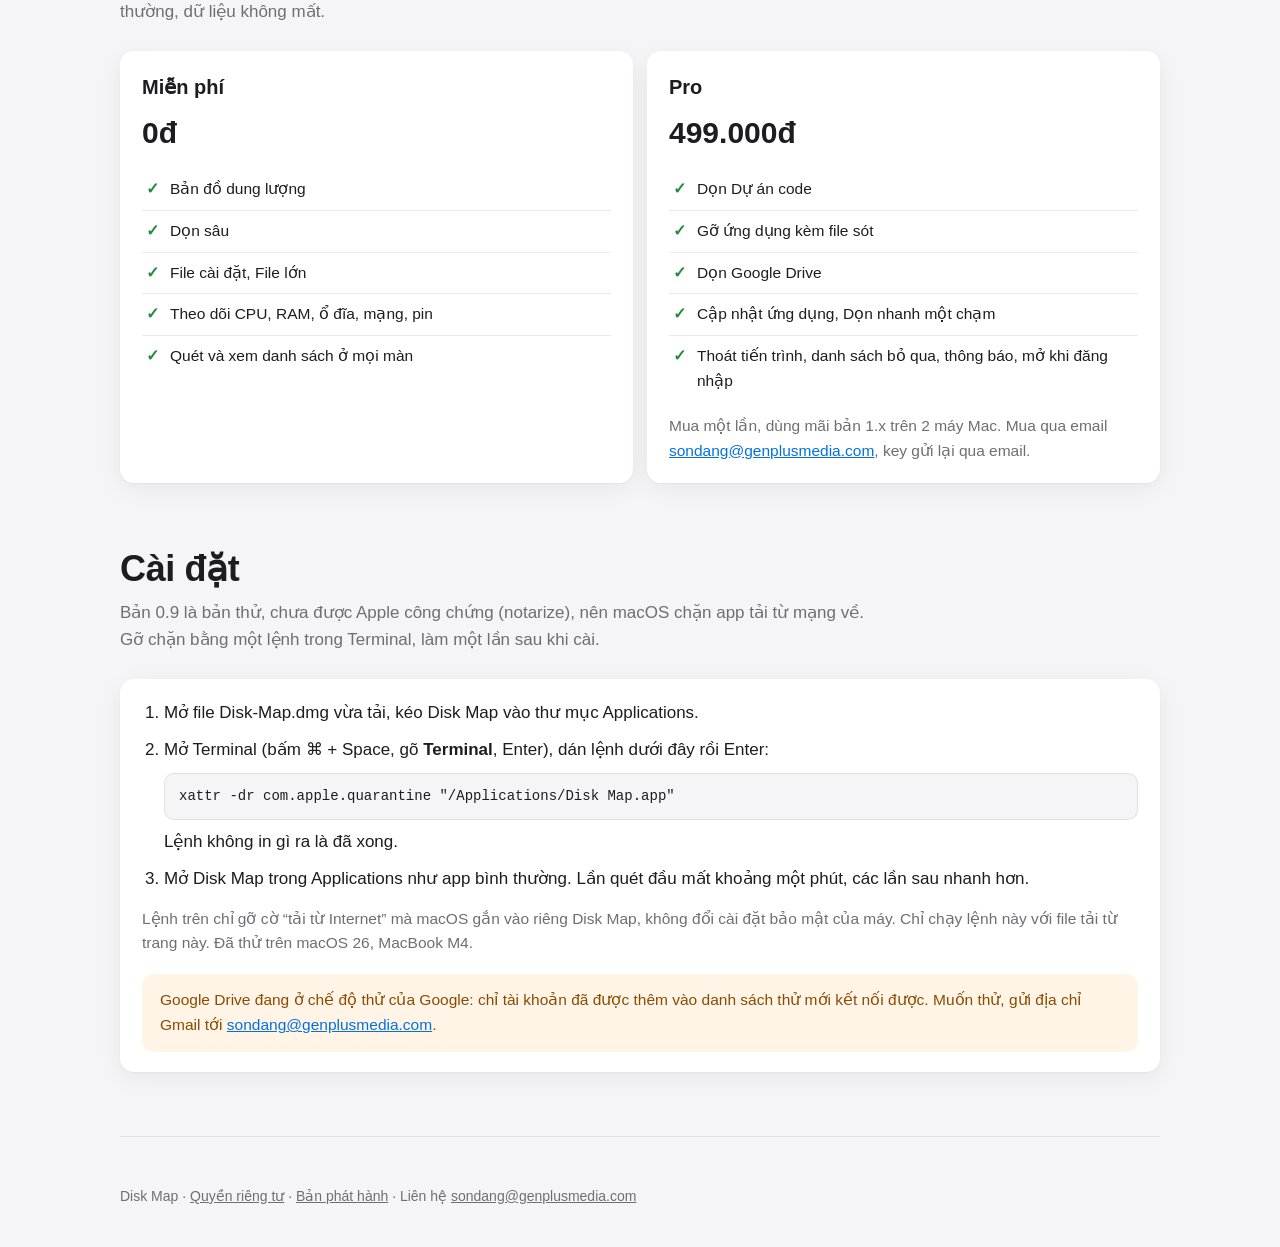
==== commit a213d673: "Quyền riêng tư: kiểm và tải bản mới (0.9.1); đánh dấu số bản cho publish.sh" ====
--- a/index.html
+++ b/index.html
@@ -24,7 +24,7 @@
     <h1>Biết thư mục nào đang ăn ổ đĩa, rồi dọn an toàn</h1>
     <p class="lead">Disk Map quét thư mục home của bạn, vẽ bản đồ dung lượng và chỉ ra phần dọn được: cache, log, node_modules, file cài đặt, app cũ kèm file sót. Có cả mục dọn file trùng và file lớn trên Google Drive.</p>
     <a class="cta" href="https://github.com/SonDang09/disk-map/releases/latest/download/Disk-Map.dmg">Tải Disk Map cho Mac</a>
-    <div class="meta">Bản thử 0.9 · 29 MB · Mac chip Apple (M1 trở lên), macOS 13 trở lên · <a href="https://github.com/SonDang09/disk-map/releases">Các bản phát hành</a></div>
+    <div class="meta">Bản thử <span data-ver>0.9</span> · <span data-size>29 MB</span> · Mac chip Apple (M1 trở lên), macOS 13 trở lên · <a href="https://github.com/SonDang09/disk-map/releases">Các bản phát hành</a></div>
   </div>
 
   <figure class="shot">
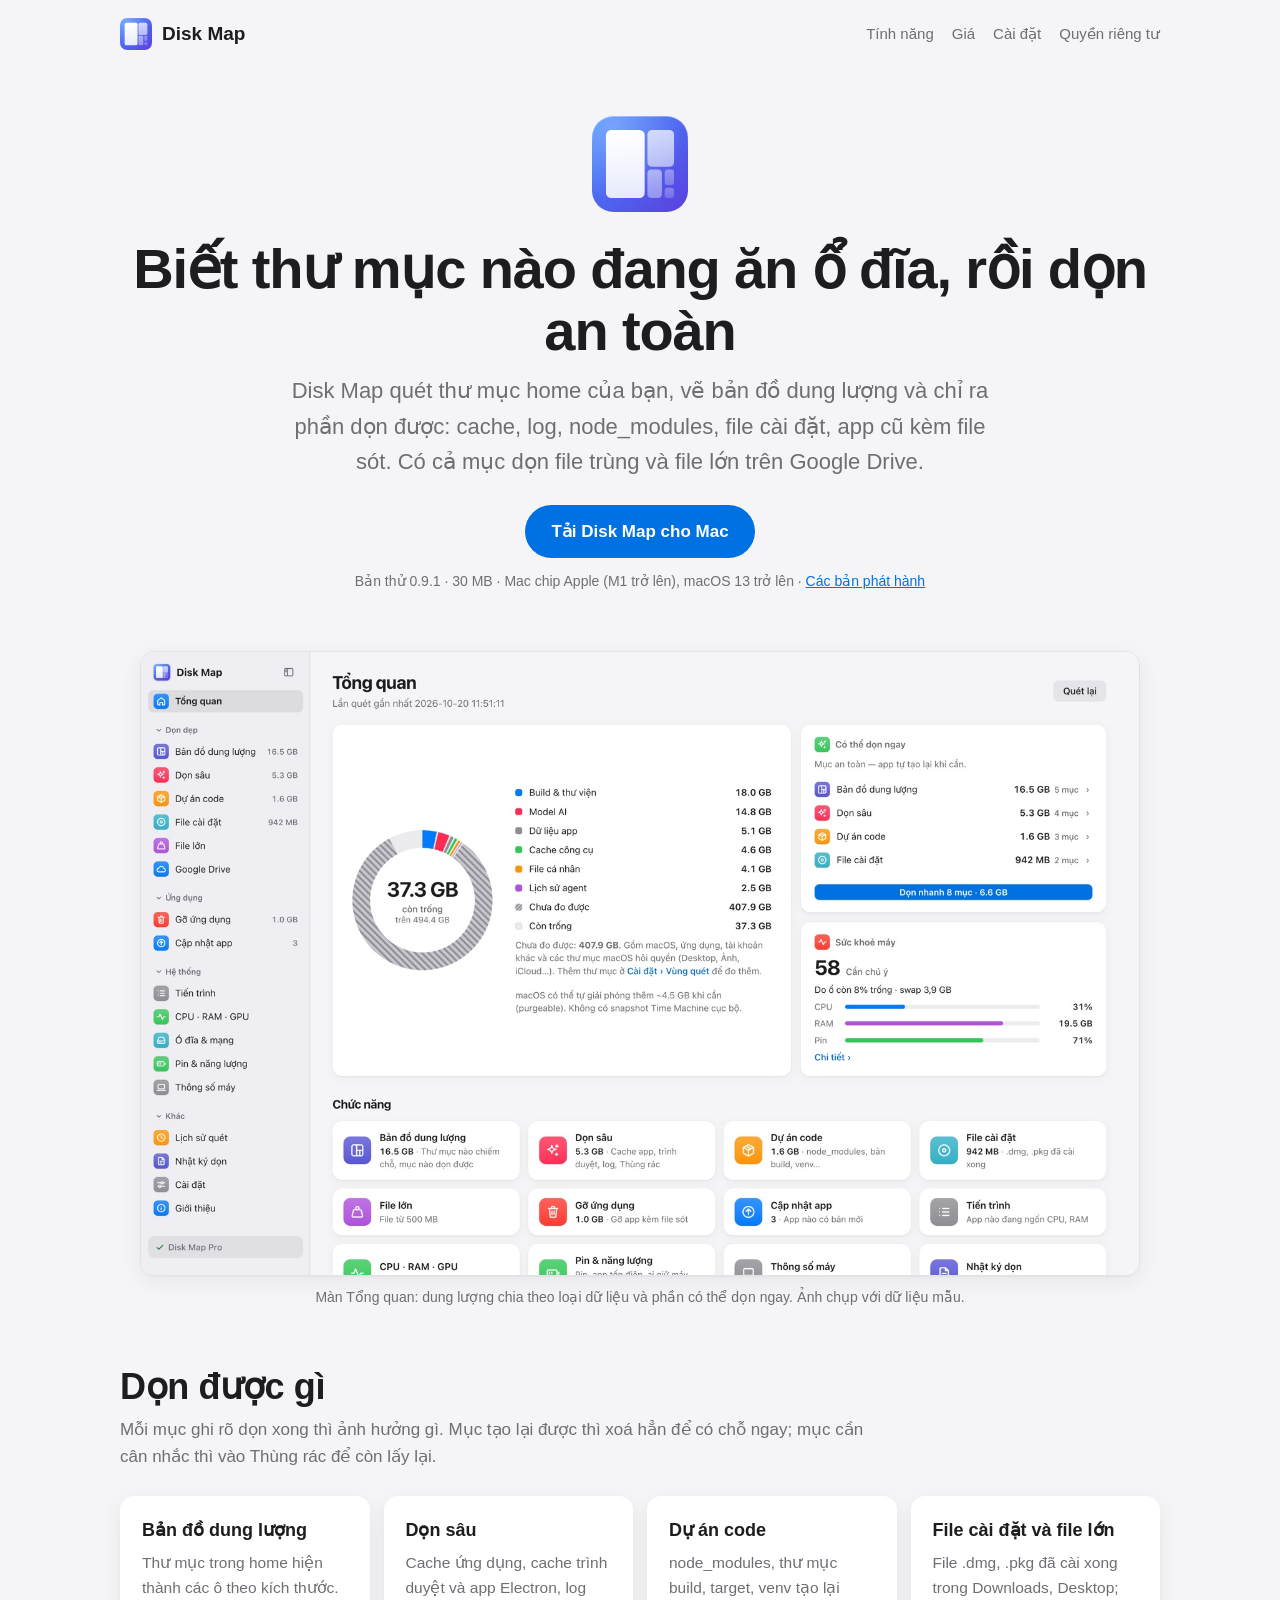
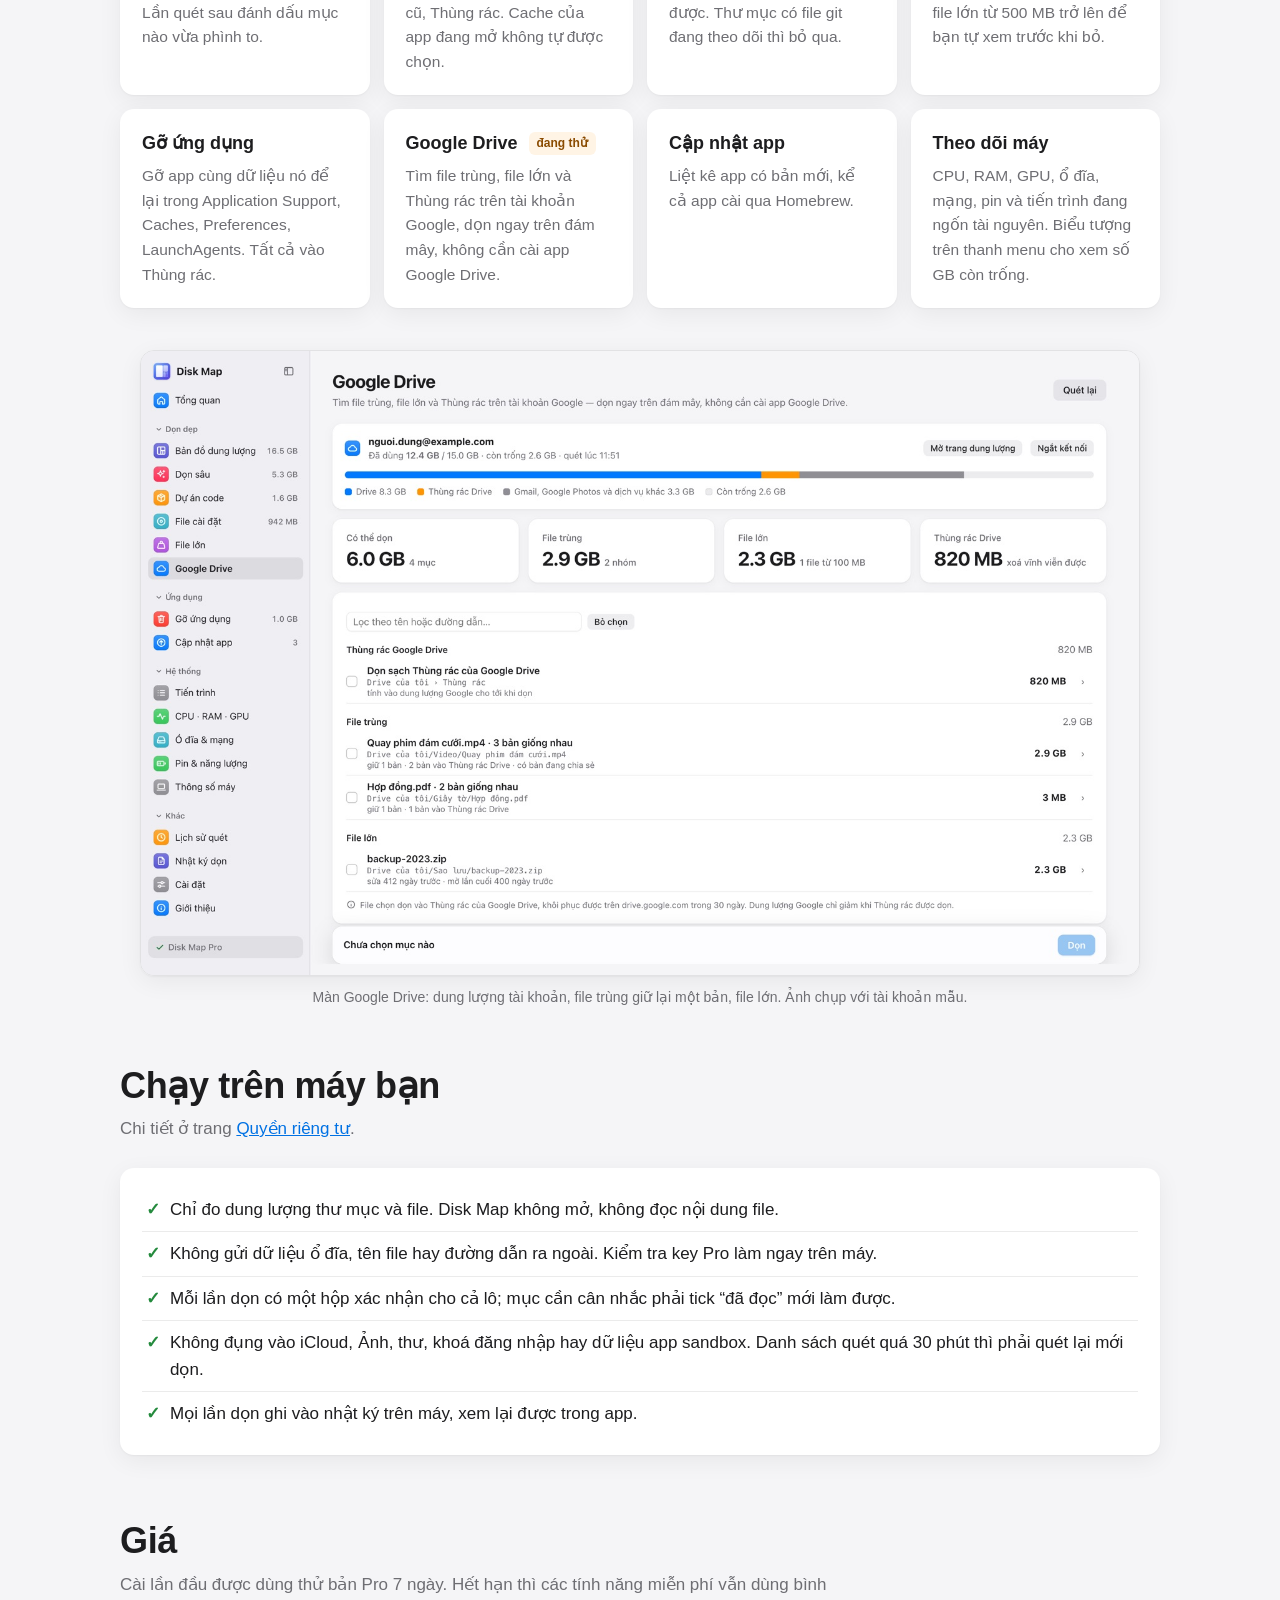
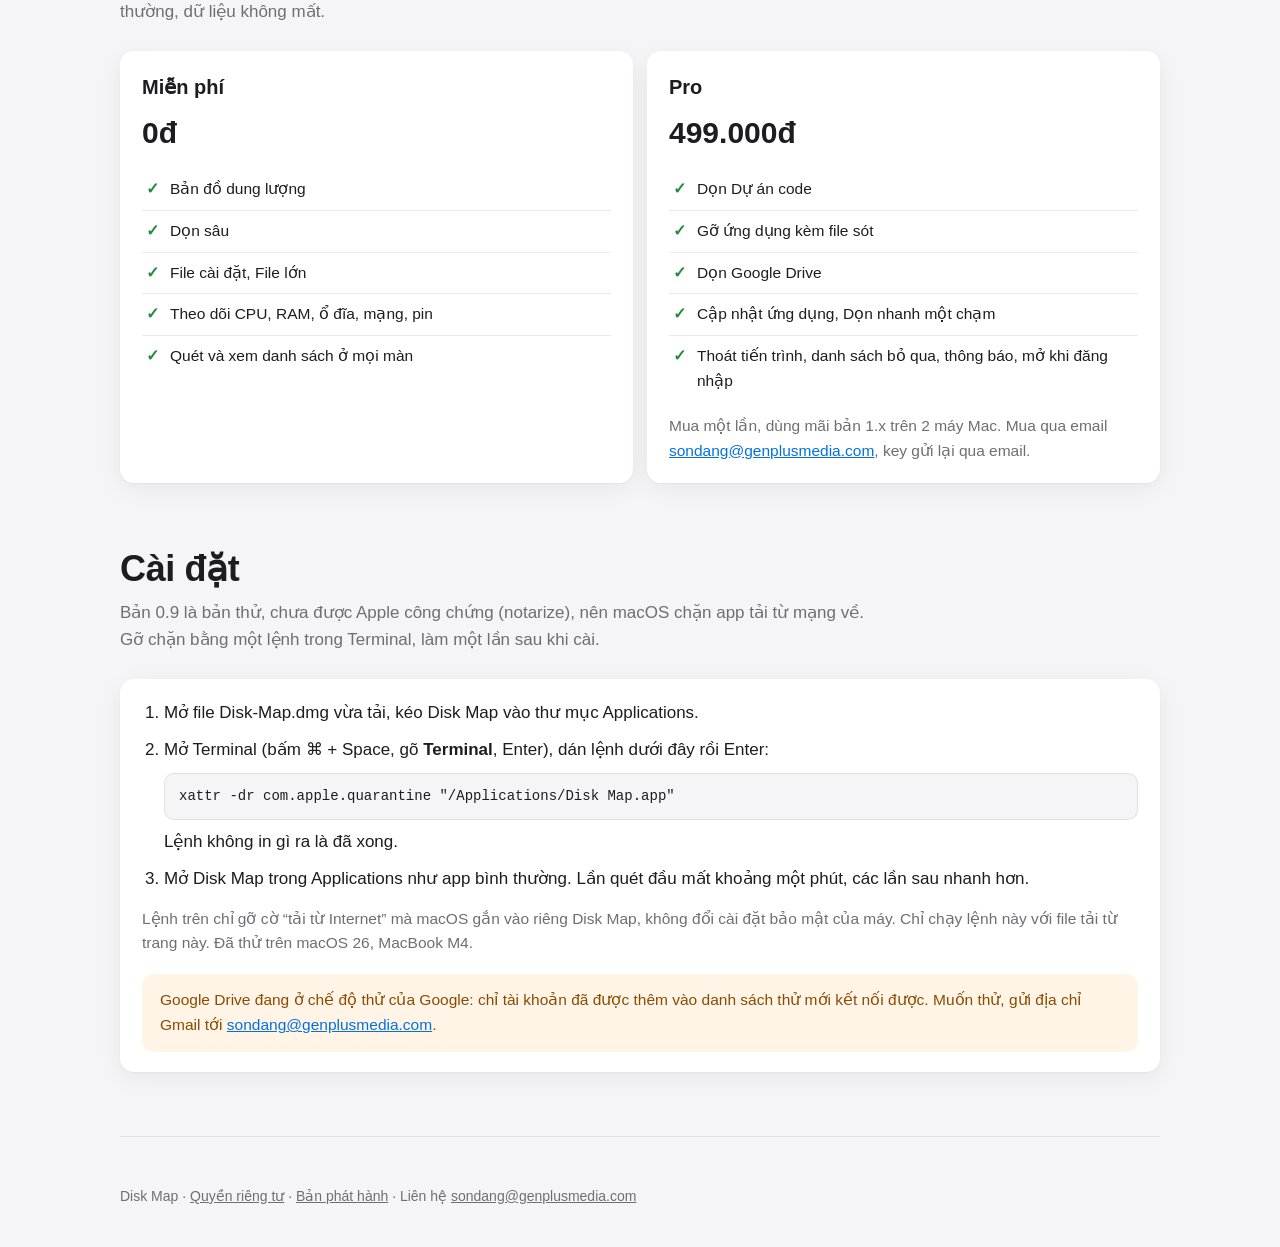
==== commit 87cf5675: "Disk Map 0.9.1" ====
--- a/index.html
+++ b/index.html
@@ -24,7 +24,7 @@
     <h1>Biết thư mục nào đang ăn ổ đĩa, rồi dọn an toàn</h1>
     <p class="lead">Disk Map quét thư mục home của bạn, vẽ bản đồ dung lượng và chỉ ra phần dọn được: cache, log, node_modules, file cài đặt, app cũ kèm file sót. Có cả mục dọn file trùng và file lớn trên Google Drive.</p>
     <a class="cta" href="https://github.com/SonDang09/disk-map/releases/latest/download/Disk-Map.dmg">Tải Disk Map cho Mac</a>
-    <div class="meta">Bản thử <span data-ver>0.9</span> · <span data-size>29 MB</span> · Mac chip Apple (M1 trở lên), macOS 13 trở lên · <a href="https://github.com/SonDang09/disk-map/releases">Các bản phát hành</a></div>
+    <div class="meta">Bản thử <span data-ver>0.9.1</span> · <span data-size>30 MB</span> · Mac chip Apple (M1 trở lên), macOS 13 trở lên · <a href="https://github.com/SonDang09/disk-map/releases">Các bản phát hành</a></div>
   </div>
 
   <figure class="shot">
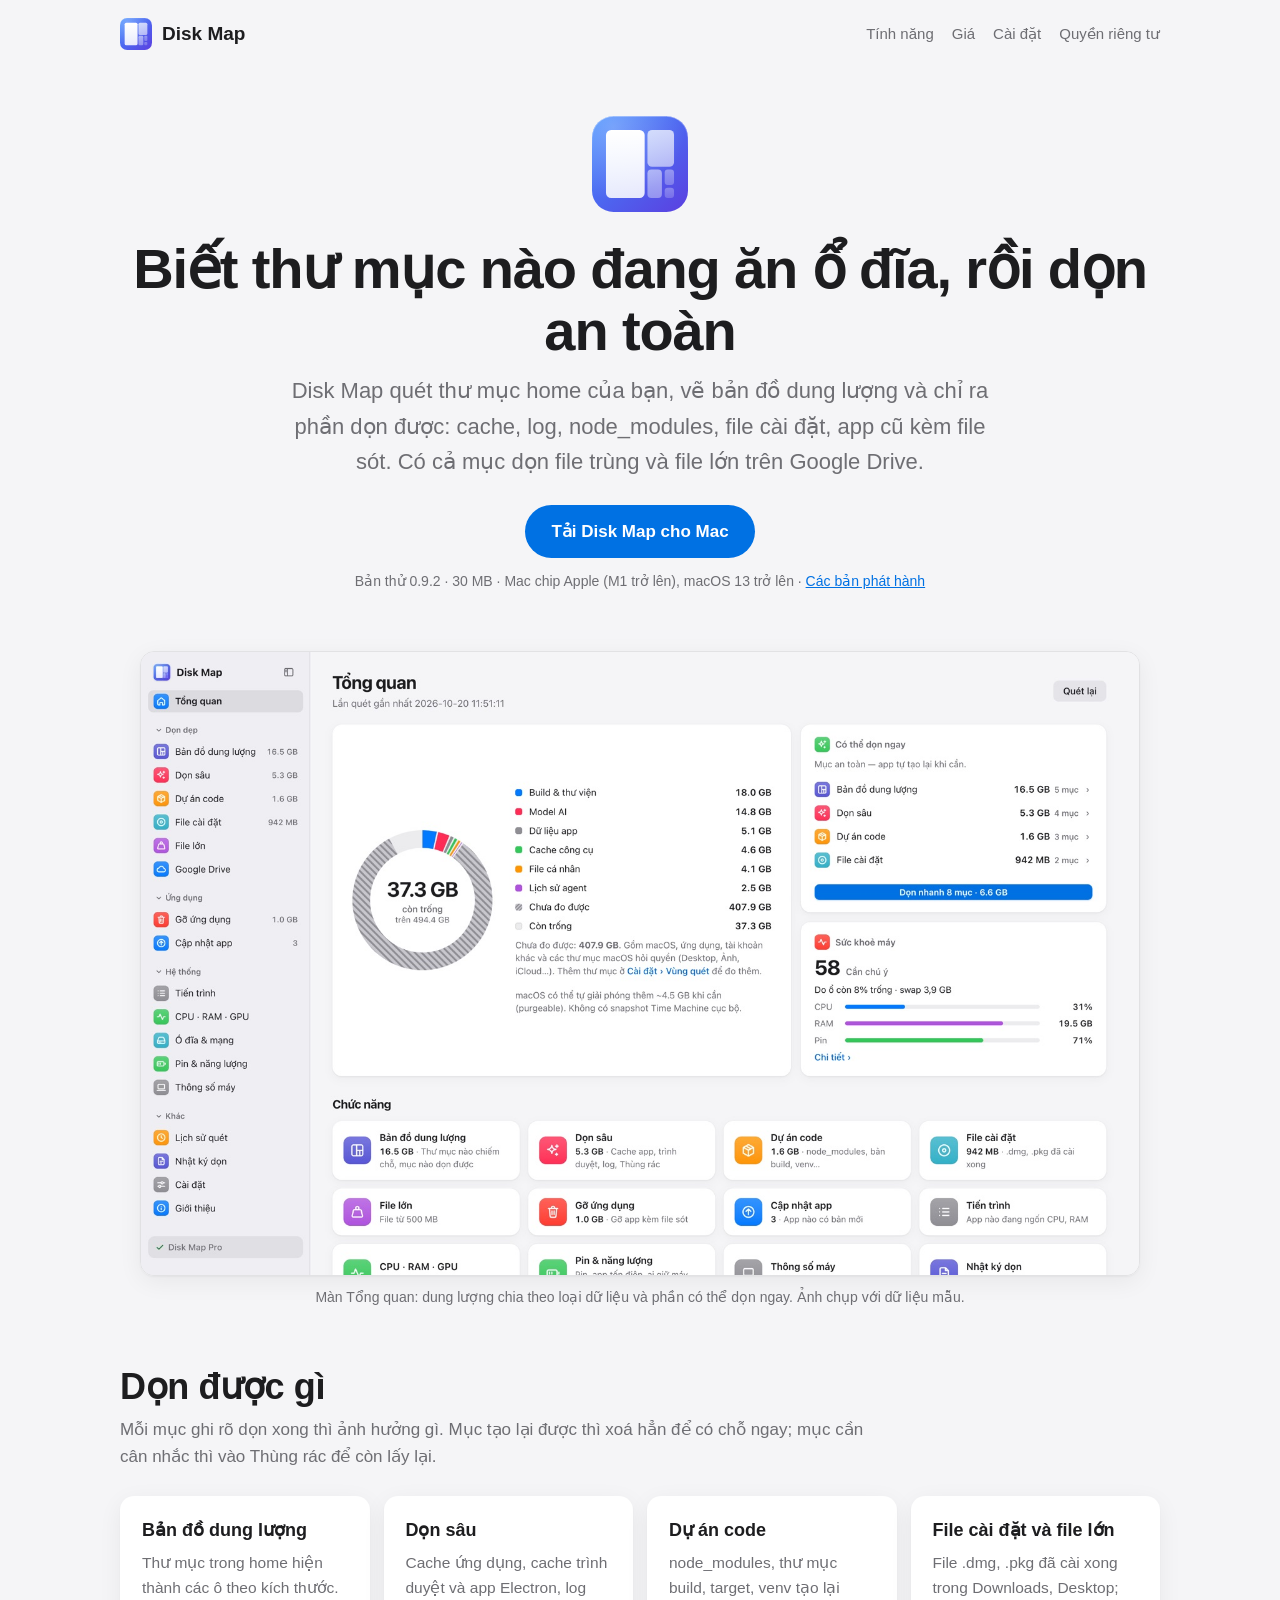
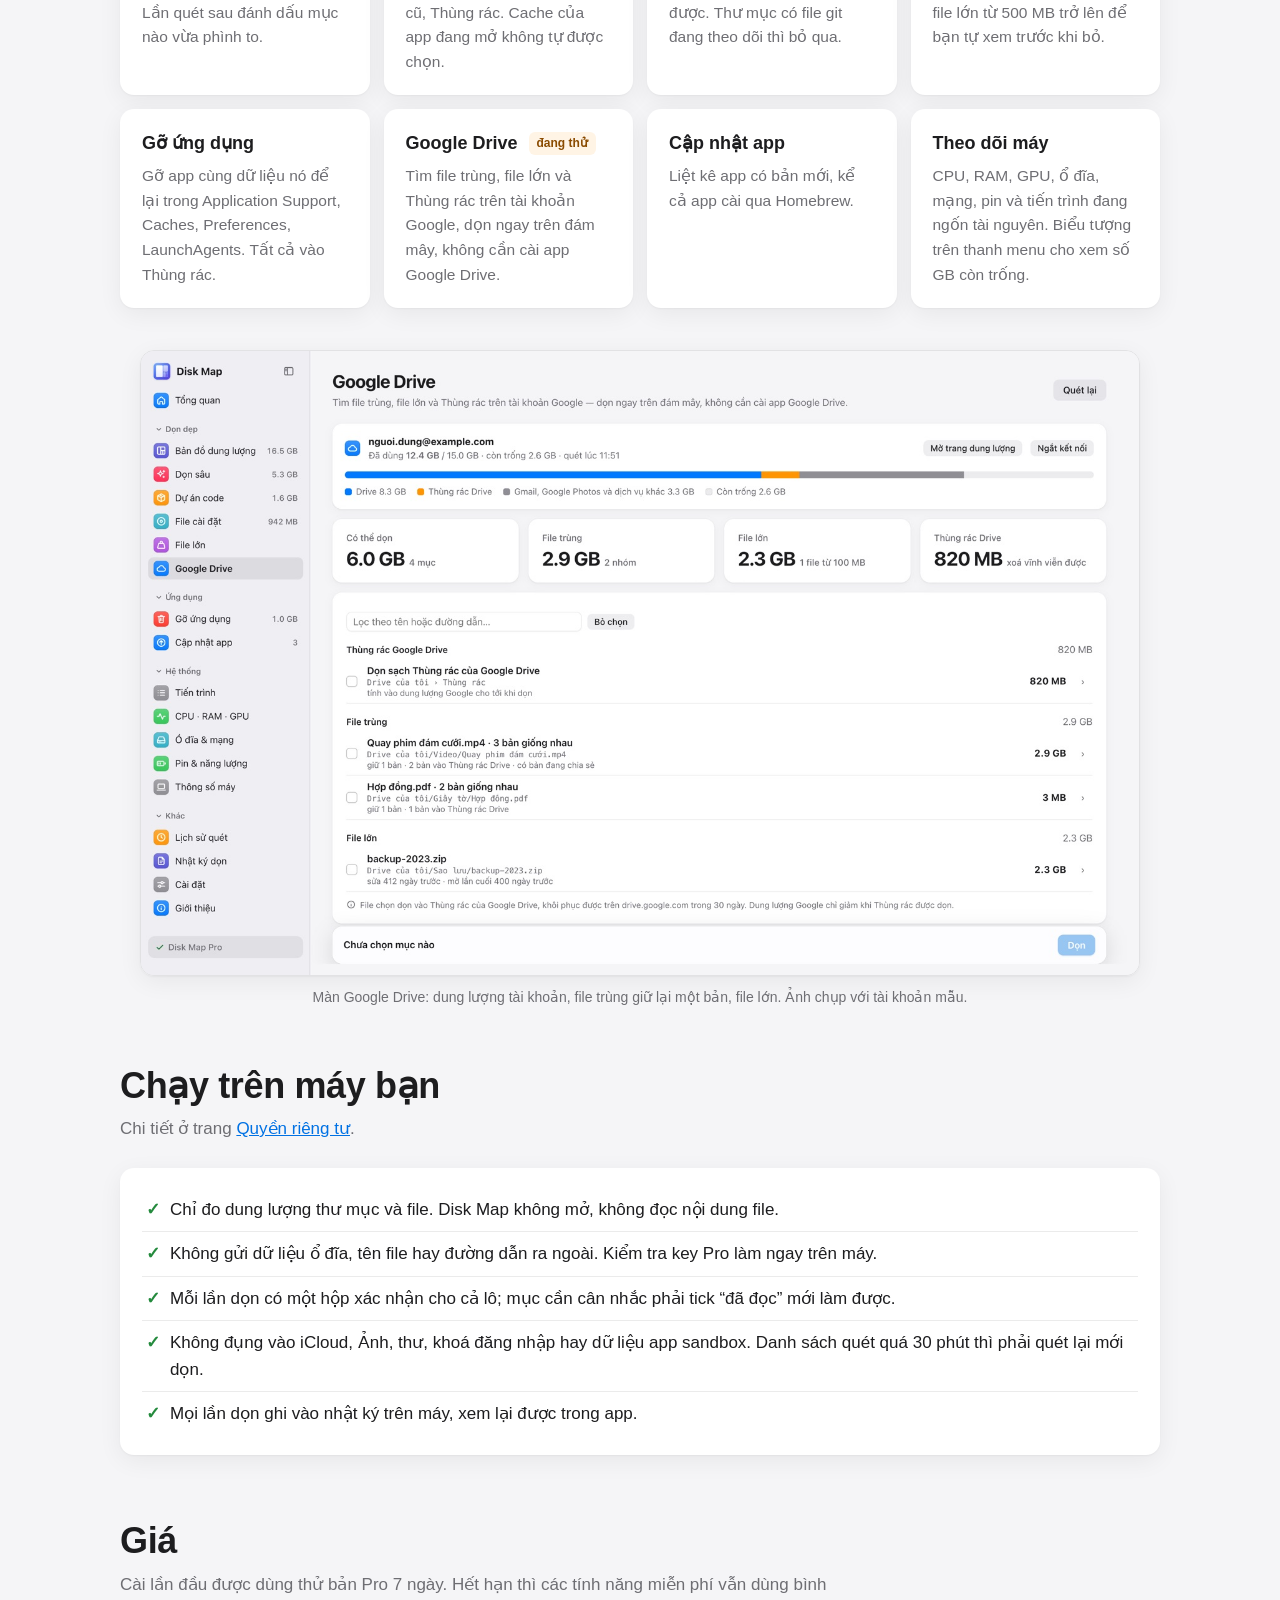
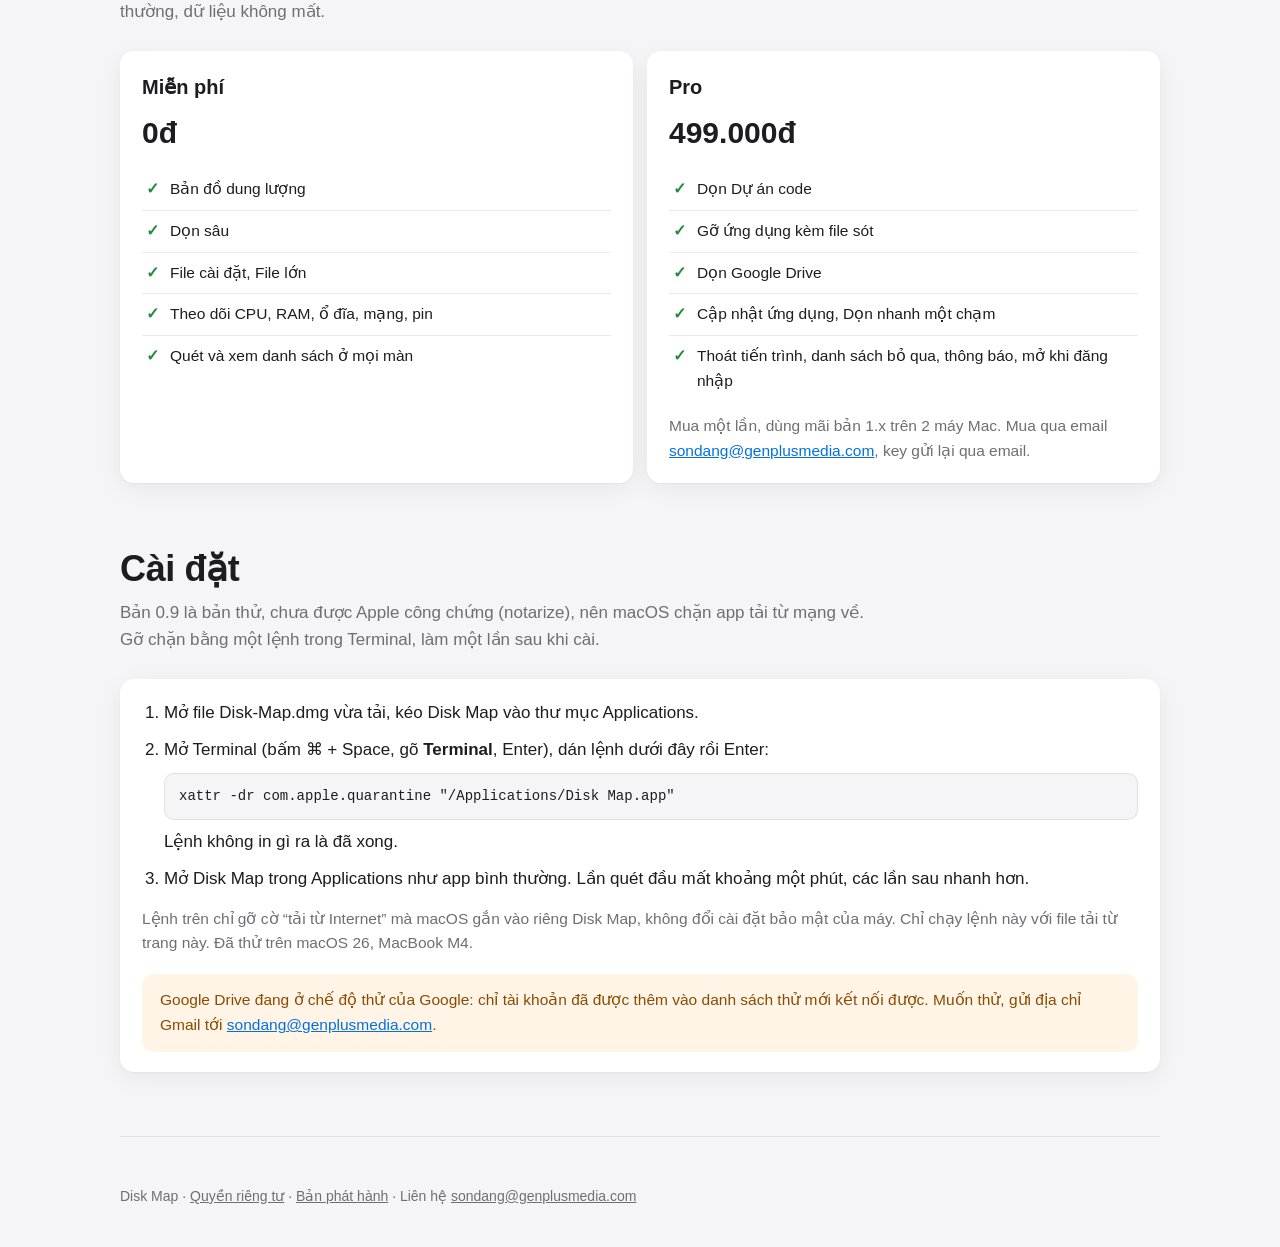
==== commit b71905e0: "Disk Map 0.9.2" ====
--- a/index.html
+++ b/index.html
@@ -24,7 +24,7 @@
     <h1>Biết thư mục nào đang ăn ổ đĩa, rồi dọn an toàn</h1>
     <p class="lead">Disk Map quét thư mục home của bạn, vẽ bản đồ dung lượng và chỉ ra phần dọn được: cache, log, node_modules, file cài đặt, app cũ kèm file sót. Có cả mục dọn file trùng và file lớn trên Google Drive.</p>
     <a class="cta" href="https://github.com/SonDang09/disk-map/releases/latest/download/Disk-Map.dmg">Tải Disk Map cho Mac</a>
-    <div class="meta">Bản thử <span data-ver>0.9.1</span> · <span data-size>30 MB</span> · Mac chip Apple (M1 trở lên), macOS 13 trở lên · <a href="https://github.com/SonDang09/disk-map/releases">Các bản phát hành</a></div>
+    <div class="meta">Bản thử <span data-ver>0.9.2</span> · <span data-size>30 MB</span> · Mac chip Apple (M1 trở lên), macOS 13 trở lên · <a href="https://github.com/SonDang09/disk-map/releases">Các bản phát hành</a></div>
   </div>
 
   <figure class="shot">
